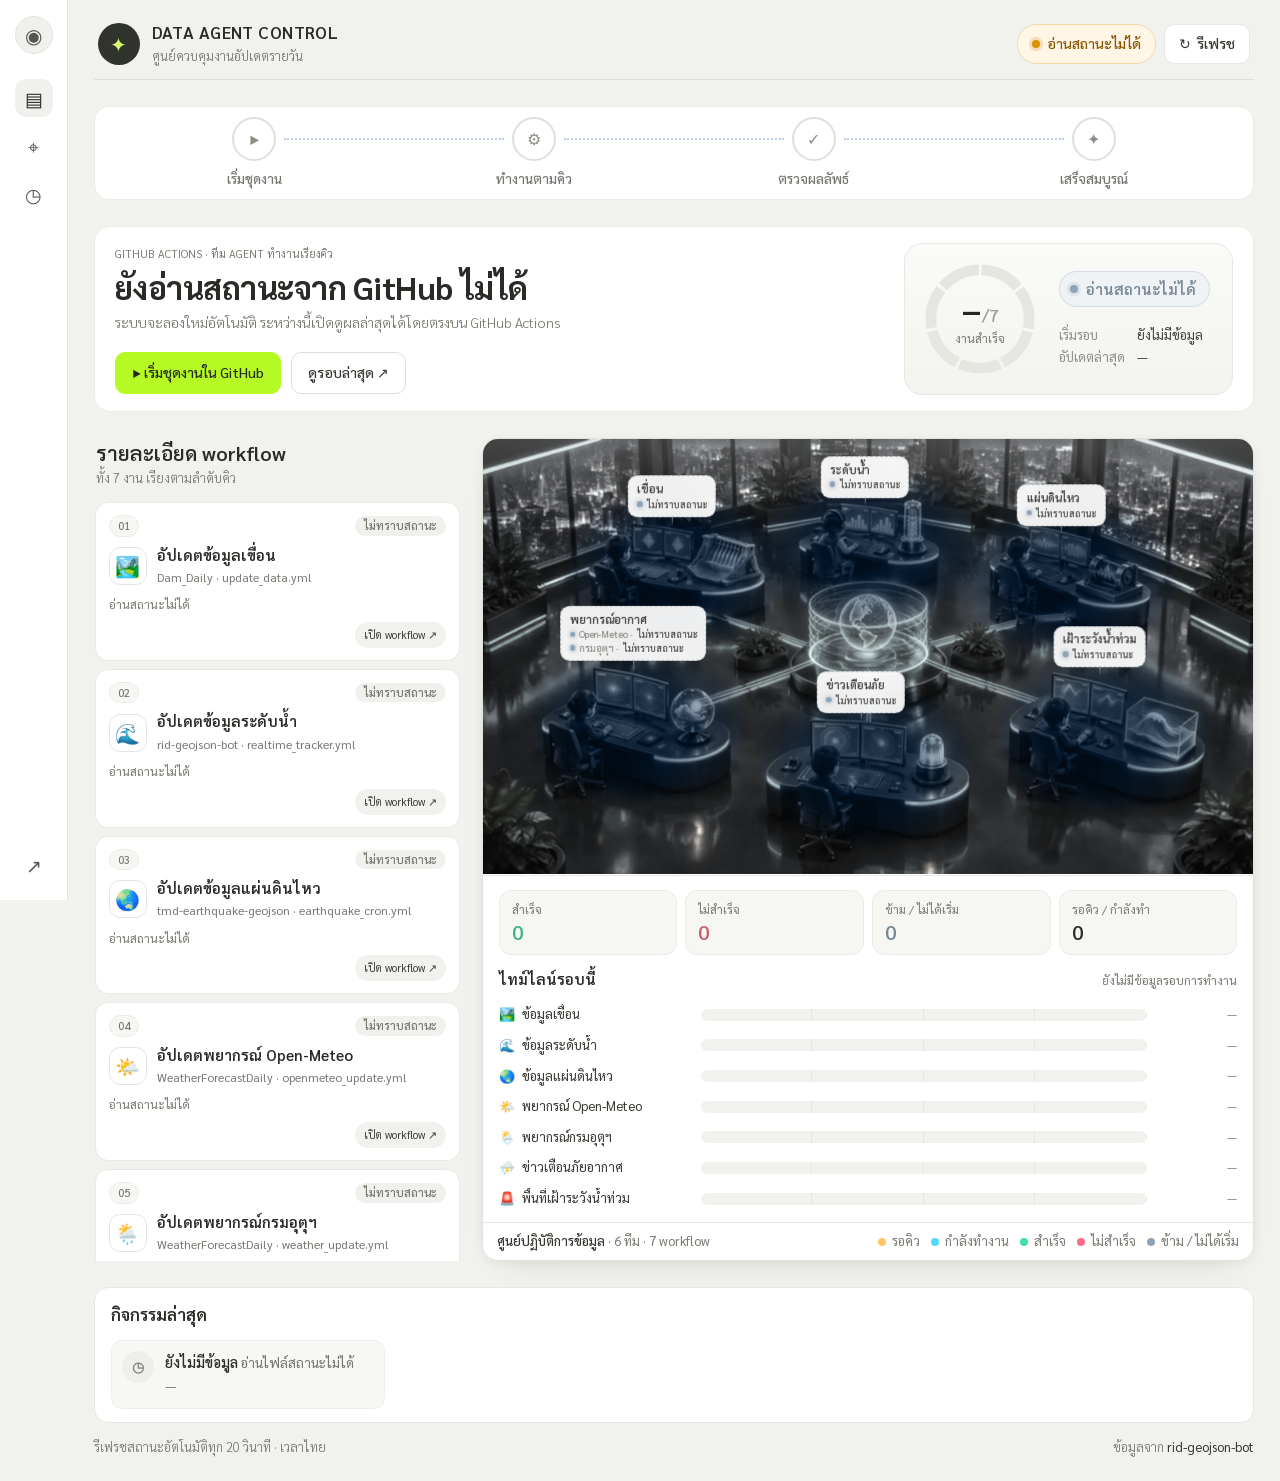
==== agent-dashboard/index.html @ 8577c041 "Redesign the dashboard progress meter The ring was a single arc that turned fully red whenever any t" ====
<!doctype html>
<html lang="th">
<head>
<meta charset="utf-8">
<meta name="viewport" content="width=device-width,initial-scale=1">
<meta name="theme-color" content="#082a6e">
<title>ศูนย์ควบคุม Agent · ข้อมูลรายวัน</title>
<link rel="preconnect" href="https://fonts.googleapis.com">
<link rel="preconnect" href="https://fonts.gstatic.com" crossorigin>
<link rel="stylesheet" href="https://fonts.googleapis.com/css2?family=Sarabun:wght@400;500;600;700&display=swap">
<style>
:root{
  color-scheme:light;
  --bg:#eef3fa; --panel:#ffffff; --line:#dbe5f1; --line-2:#b7cbe6;
  --text:#0b1f44; --muted:#5a6d8a;
  --navy:#061a44; --blue:#1668e3; --sky:#35b6ff;
  --cyan:#1668e3; --green:#0c9b6a; --amber:#b86e00; --red:#d92d4a; --slate:#6b7c93;
  --shadow:0 1px 2px #0d2c6a0d,0 10px 28px -12px #0d2c6a2e;
}
/* dark surfaces (hero + office scene) use the bright status colours */
.summary,.office{
  --text:#f2f7ff; --muted:#b3c7e6; --line:#1f3b58; --line-2:#2c5378;
  --cyan:#4fd8ff; --green:#3fe0a0; --amber:#ffc566; --red:#ff6b81; --slate:#8fa3b8;
}
*{box-sizing:border-box}
html{background:var(--bg)}
body{
  margin:0; min-height:100vh; color:var(--text);
  font-family:"Sarabun","Noto Sans Thai Looped","Leelawadee UI",Loma,Tahoma,"Segoe UI",sans-serif;
  background:radial-gradient(ellipse 70% 40% at 85% -5%,#cfe3ff 0,transparent 70%),radial-gradient(ellipse 50% 35% at 0% 0%,#dff3ff 0,transparent 70%),linear-gradient(180deg,#f6f9fd,#eaf0f8) no-repeat var(--bg);
}
body{font-size:15.5px;font-weight:400;line-height:1.55;-webkit-font-smoothing:antialiased;text-rendering:optimizeLegibility}
h1,h2,h3,strong,b{font-weight:500}
a{color:inherit;text-decoration:none}
:focus-visible{outline:2px solid var(--blue);outline-offset:2px}
.shell{max-width:1380px;margin:auto;padding:16px clamp(12px,3vw,36px) 32px}

/* ---------- top bar ---------- */
.top{display:flex;justify-content:space-between;align-items:center;gap:12px;margin-bottom:14px;padding:10px 14px;
  background:#ffffffc7;border:1px solid #ffffff;border-radius:18px;box-shadow:var(--shadow);
  backdrop-filter:blur(14px);-webkit-backdrop-filter:blur(14px)}
.brand{display:flex;align-items:center;gap:12px}
.mark{width:42px;height:42px;border-radius:13px;display:grid;place-items:center;font-size:20px;color:#fff;
  background:linear-gradient(145deg,#0b3a9a,#1e7bf2 55%,#3fd0ff);box-shadow:0 8px 18px -6px #1668e399}
.brand strong{font-size:17px;font-weight:600;letter-spacing:.05em;white-space:nowrap;color:var(--navy);line-height:1.2}
.brand small{display:block;color:var(--muted);font-size:13px;font-weight:300;margin-top:1px}
.actions{display:flex;align-items:center;gap:8px}
.pill,.btn{border:1px solid var(--line);background:#fff;color:var(--text);padding:9px 14px;border-radius:12px;font:inherit;font-size:14px;line-height:1.4}
.pill{border-radius:99px;display:inline-flex;align-items:center;gap:7px;white-space:nowrap;background:#f3f7fc}
.conn-dot{width:8px;height:8px;border-radius:50%;background:var(--slate)}
.pill.ok{background:#e8f8f1;border-color:#bfe8d6;color:#0a6b4a}
.pill.ok .conn-dot{background:var(--green);box-shadow:0 0 0 3px #0c9b6a2e}
.pill.bad{background:#fff6e5;border-color:#f3dba8;color:#8a5300}
.pill.bad .conn-dot{background:var(--amber);box-shadow:0 0 0 3px #b86e002e}
.btn{cursor:pointer;display:inline-flex;align-items:center;gap:6px;font-weight:400;transition:border-color .2s,background .2s,transform .2s,box-shadow .2s}
.btn:hover{border-color:var(--line-2);background:#f3f7fd}

/* ---------- process strip ---------- */
.process{margin-bottom:14px;padding:14px clamp(14px,3vw,34px) 12px;background:#ffffffd9;border:1px solid #fff;border-radius:18px;box-shadow:var(--shadow)}
.steps{display:flex;align-items:flex-start}
.step{flex:1;display:flex;flex-direction:column;align-items:center;gap:7px;position:relative;text-align:center;
  font-size:13.5px;font-weight:400;color:var(--muted)}
.step:not(:last-child):after{content:"";position:absolute;top:21px;left:calc(50% + 30px);right:calc(-50% + 30px);
  border-top:2px dotted #b9cbe6}
.step.done:not(:last-child):after{border-top-color:var(--blue)}
.step-icon{height:44px;width:44px;border:2px solid #c9d7ea;border-radius:50%;display:grid;place-items:center;flex:none;
  font-size:16px;background:#fff;color:#8a9bb5;transition:border-color .3s,background .3s,color .3s}
.step.done{color:var(--navy)}
.step.done .step-icon{border-color:var(--blue);color:var(--blue);background:#eaf2ff}
.step.active{color:var(--blue)}
.step.active .step-icon{border-color:var(--blue);background:var(--blue);color:#fff;box-shadow:0 0 0 5px #1668e326;animation:blink 1.4s infinite}
.step.bad{color:var(--red)}
.step.bad .step-icon{border-color:var(--red);color:var(--red);background:#fdecef}

/* ---------- hero ---------- */
.summary{position:relative;isolation:isolate;overflow:hidden;display:grid;grid-template-columns:minmax(0,1fr) auto;gap:20px 36px;align-items:center;
  margin-bottom:14px;padding:clamp(22px,3.4vw,40px) clamp(18px,3.6vw,44px);border-radius:22px;color:var(--text);
  background:linear-gradient(115deg,#051537 0%,#082a6e 42%,#0c49b8 78%,#1272ea 100%);
  box-shadow:0 26px 50px -22px #0a2f7acc}
.wave{position:absolute;z-index:-1;right:0;bottom:0;width:min(78%,900px);height:100%;pointer-events:none}
.eyebrow{color:#7fdcff;font-size:13px;letter-spacing:.08em;font-weight:400}
.summary h1{font-size:clamp(26px,3.5vw,44px);line-height:1.25;margin:6px 0 8px;font-weight:500;color:#fff}
.summary p{color:#cfdef6;font-size:16px;font-weight:300;line-height:1.6;margin:0;max-width:640px}
.hero-buttons{display:flex;gap:10px;margin-top:18px;flex-wrap:wrap}
.summary .btn{background:#ffffff14;border-color:#ffffff47;color:#fff;padding:10px 16px;backdrop-filter:blur(6px);-webkit-backdrop-filter:blur(6px)}
.summary .btn:hover{background:#ffffff26;border-color:#ffffff80}
.summary .btn.primary{background:linear-gradient(110deg,#7be7ff,#38b8ff);border-color:transparent;color:#04204f;font-weight:500;box-shadow:0 10px 24px -8px #38c6ffb3}
.summary .btn.primary:hover{transform:translateY(-1px);box-shadow:0 14px 28px -8px #38c6ffd9}
.meter{display:flex;align-items:center;gap:18px;padding:16px 20px;border-radius:18px;
  background:#04143a8c;border:1px solid #ffffff38;backdrop-filter:blur(10px);-webkit-backdrop-filter:blur(10px)}
.ring{width:116px;height:116px;border-radius:50%;display:grid;place-items:center;position:relative;flex:none}
.ring:before{content:"";position:absolute;inset:0;border-radius:50%;
  background:conic-gradient(var(--ring-color,var(--cyan)) var(--progress,0%),#ffffff24 0);
  -webkit-mask:radial-gradient(farthest-side,transparent calc(100% - 11px),#000 calc(100% - 10px));mask:radial-gradient(farthest-side,transparent calc(100% - 11px),#000 calc(100% - 10px));
  filter:drop-shadow(0 0 6px color-mix(in srgb,var(--ring-color,var(--cyan)) 45%,transparent))}
.ring div{position:relative;text-align:center}
.ring strong{display:block;font-size:30px;font-weight:500;line-height:1.1;color:#fff}
.ring span{font-size:12px;font-weight:300;color:var(--muted)}
.meter-copy strong{font-size:19px;color:#fff}
.meter-copy p{font-size:13.5px;margin:3px 0 0}
.notice{display:none;margin:0 0 14px;padding:10px 14px;border-radius:12px;font-size:13px;line-height:1.5;
  border:1px solid #f1d59a;background:#fff7e6;color:#7a4d00}
.notice.show{display:block}

/* ---------- scene ---------- */
.office{position:relative;border:1px solid #c5d6ec;border-radius:22px;overflow:hidden;background:#040b16;color:var(--text);
  box-shadow:0 0 0 6px #ffffffb3,0 26px 60px -18px #0d2c6a66}
.scene-scroll{overflow-x:auto;overscroll-behavior-x:contain;scrollbar-width:none}
.scene-scroll::-webkit-scrollbar{display:none}
.stage{position:relative;aspect-ratio:2720/1536;min-width:720px;container-type:inline-size;isolation:isolate;overflow:hidden}
.stage picture,.stage img{position:absolute;inset:0;width:100%;height:100%;display:block}
.stage img{object-fit:cover}
/* light layers: positioned without transforms so blend modes reach the artwork */
.h{position:absolute;pointer-events:none;border-radius:50%;
  left:calc(var(--x)*1% - 15%);top:calc(var(--y)*1% - 19%);width:30%;height:38%;transition:opacity .6s}
.h-dim{background:radial-gradient(closest-side,rgba(3,8,18,.62) 35%,transparent 100%);opacity:0}
.h-tint{background:var(--c,transparent);mix-blend-mode:color;opacity:0;
  -webkit-mask:radial-gradient(closest-side,#000 50%,transparent 100%);mask:radial-gradient(closest-side,#000 50%,transparent 100%)}
.h-glow{background:radial-gradient(closest-side,var(--c,transparent) 0,transparent 78%);mix-blend-mode:screen;opacity:0}
[data-state=queued]{--c:var(--amber)} [data-state=running]{--c:var(--cyan)} [data-state=success]{--c:var(--green)}
[data-state=failure]{--c:var(--red)} [data-state=skipped],[data-state=notstarted],[data-state=unknown]{--c:var(--slate)}
.h-dim[data-state=queued]{opacity:.75} .h-tint[data-state=queued]{opacity:.8} .h-glow[data-state=queued]{opacity:.06}
.h-tint[data-state=success]{opacity:.9} .h-glow[data-state=success]{opacity:.2}
.h-tint[data-state=failure]{opacity:.95} .h-glow[data-state=failure]{opacity:.28}
.h-dim[data-state=skipped],.h-dim[data-state=notstarted],.h-dim[data-state=unknown]{opacity:.9}
.h-tint[data-state=skipped],.h-tint[data-state=notstarted],.h-tint[data-state=unknown]{opacity:.9}
.h-glow[data-state=running]{opacity:.6;animation:breathe 1.6s ease-in-out infinite}
.core{--x:50;--y:43.6;width:26%;height:40%;left:37%;top:23.6%}
.core.h-glow{--c:var(--cyan)}
.run-active .core.h-glow{opacity:.3;animation:breathe 2.4s ease-in-out infinite}
.run-failed .core.h-tint{--c:var(--red);opacity:.55}
.links{position:absolute;inset:0;width:100%;height:100%;pointer-events:none;mix-blend-mode:screen}
.links line{stroke:var(--cyan);stroke-width:.22;stroke-linecap:round;stroke-dasharray:1.6 2.6;opacity:0;filter:drop-shadow(0 0 .6px var(--cyan))}
.links line.on{opacity:.95;animation:flow 1.1s linear infinite}
.vignette{position:absolute;inset:0;pointer-events:none;
  background:linear-gradient(180deg,rgba(4,11,22,.5) 0,transparent 16%,transparent 78%,rgba(4,11,22,.82) 100%)}

/* station labels (HTML, data-driven) */
.tag{position:absolute;left:calc(var(--lx)*1%);top:calc(var(--ly)*1%);transform:translate(-50%,-100%);
  display:block;padding:.55em .8em .6em;border-radius:.9em;white-space:nowrap;
  font-size:clamp(10.5px,1.02cqw,14px);line-height:1.3;
  background:rgba(6,16,30,.82);border:1px solid color-mix(in srgb,var(--c) 60%,transparent);
  box-shadow:0 6px 18px rgba(0,0,0,.45),0 0 14px color-mix(in srgb,var(--c) 22%,transparent);
  backdrop-filter:blur(6px);-webkit-backdrop-filter:blur(6px);transition:border-color .4s,box-shadow .4s}
.tag:after{content:"";position:absolute;left:50%;top:100%;width:1px;height:.9em;background:linear-gradient(var(--c),transparent)}
.tag:hover{background:rgba(10,26,46,.94)}
.tag b{display:block;font-weight:500;font-size:1.05em}
.tag .row{display:flex;align-items:center;gap:.45em;color:#c9d9ea;font-size:.88em;margin-top:.15em}
.tag .row i{width:.6em;height:.6em;border-radius:50%;background:var(--rc);box-shadow:0 0 .6em var(--rc);flex:none}
.tag .row em{font-style:normal;color:var(--rc);font-weight:500}
.tag[data-state=notstarted],.tag[data-state=skipped],.tag[data-state=unknown]{border-style:dashed}
.tag[data-state=running]{box-shadow:0 6px 18px rgba(0,0,0,.45),0 0 22px color-mix(in srgb,var(--c) 50%,transparent)}
.row[data-s=running] i{background:none;box-shadow:none;width:.85em;height:.85em;border:.16em solid color-mix(in srgb,var(--cyan) 25%,transparent);border-top-color:var(--cyan);animation:spin .8s linear infinite}
.row[data-s=running] em:after{content:"";display:inline-block;width:1.1em;text-align:left;animation:dots 1.4s steps(4,end) infinite}
/* --- activity effects: shown only for a station whose workflow is really running --- */
.fx{display:none;position:absolute;pointer-events:none}
.fx[data-state=running]{display:block}
.ripple{left:calc(var(--x)*1% - 13%);top:calc(var(--y)*1% - 9%);width:26%;height:26%;border-radius:50%;
  border:2px solid var(--cyan);box-shadow:0 0 14px var(--cyan),inset 0 0 14px color-mix(in srgb,var(--cyan) 50%,transparent);
  mix-blend-mode:screen;opacity:0;animation:ripple 2.4s cubic-bezier(.2,.6,.4,1) infinite}
.ripple.r2{animation-delay:.8s}.ripple.r3{animation-delay:1.6s}
.pkt{width:1.1cqw;height:1.1cqw;min-width:7px;min-height:7px;margin:-.55cqw 0 0 -.55cqw;border-radius:50%;background:#eaffff;
  box-shadow:0 0 .6cqw .25cqw var(--cyan),0 0 1.8cqw .6cqw color-mix(in srgb,var(--cyan) 55%,transparent);
  left:calc(var(--x)*1%);top:calc(var(--y)*1%);animation:travel 1.8s linear infinite}
.pkt.p2{animation-delay:.6s}.pkt.p3{animation-delay:1.2s}
.typing{left:calc(var(--ax)*1%);top:calc(var(--ay)*1%);transform:translate(-50%,-100%);gap:.35cqw;
  padding:.45cqw .6cqw;border-radius:1cqw;background:rgba(6,16,30,.88);border:1px solid color-mix(in srgb,var(--cyan) 70%,transparent);
  box-shadow:0 0 12px color-mix(in srgb,var(--cyan) 40%,transparent)}
.typing[data-state=running]{display:flex}
.typing i{width:.55cqw;height:.55cqw;min-width:4px;min-height:4px;border-radius:50%;background:var(--cyan);animation:bounce 1s ease-in-out infinite}
.typing i:nth-child(2){animation-delay:.15s}.typing i:nth-child(3){animation-delay:.3s}
.orbit{display:none;position:absolute;pointer-events:none;left:50%;top:43.6%;width:19%;aspect-ratio:1;transform:translate(-50%,-50%) scaleY(.42)}
.run-active .orbit{display:block}
.orbit:before,.orbit:after{content:"";position:absolute;inset:0;border-radius:50%;border:.35cqw solid transparent;border-top-color:#bff6ff;border-right-color:var(--cyan);
  filter:drop-shadow(0 0 .5cqw var(--cyan));animation:spin 2.6s linear infinite}
.orbit:after{inset:14%;border-top-color:transparent;border-right-color:transparent;border-bottom-color:#bff6ff;border-left-color:var(--cyan);animation-duration:1.9s;animation-direction:reverse}
.card[data-s=running] .avatar{animation:bob .9s ease-in-out infinite alternate;border-color:var(--cyan)}
[data-s=queued]{--rc:var(--amber)} [data-s=running]{--rc:var(--cyan)} [data-s=success]{--rc:var(--green)}
[data-s=failure]{--rc:var(--red)} [data-s=skipped],[data-s=notstarted],[data-s=unknown]{--rc:var(--slate)}
.scene-foot{position:absolute;left:0;right:0;bottom:0;display:flex;justify-content:space-between;align-items:center;gap:10px 18px;flex-wrap:wrap;
  padding:10px 16px 12px;font-size:13px;color:#b9cde2;pointer-events:none}
.scene-foot strong{color:var(--text);font-weight:500}
.legend{display:flex;gap:6px 14px;flex-wrap:wrap}
.legend span{display:inline-flex;align-items:center;gap:6px}
.legend i{width:8px;height:8px;border-radius:50%;background:var(--rc);box-shadow:0 0 8px var(--rc)}
.pan-hint{display:none}

/* ---------- cards ---------- */
.section-head{display:flex;align-items:end;justify-content:space-between;gap:14px;margin:30px 2px 12px}
.section-head h2{font-size:24px;margin:0;font-weight:500;line-height:1.3;color:var(--navy)}
.section-head p{font-size:14.5px;font-weight:300;color:var(--muted);margin:2px 0 0}
.grid{display:grid;grid-template-columns:repeat(auto-fill,minmax(290px,1fr));gap:14px}
.card{display:flex;flex-direction:column;border:1px solid color-mix(in srgb,var(--rc,var(--slate)) 18%,var(--line));border-radius:20px;padding:16px 18px 16px;
  position:relative;overflow:hidden;isolation:isolate;scroll-margin-top:16px;
  background:linear-gradient(180deg,color-mix(in srgb,var(--rc,var(--slate)) 8%,#fff) 0,#fff 52%);
  box-shadow:var(--shadow);transition:border-color .25s,box-shadow .25s,transform .25s}
.card:before{content:"";position:absolute;z-index:-1;right:-46px;top:-56px;width:180px;height:180px;border-radius:50%;
  background:radial-gradient(closest-side,color-mix(in srgb,var(--rc,var(--slate)) 24%,transparent),transparent)}
.card:hover{transform:translateY(-3px);border-color:color-mix(in srgb,var(--rc,var(--slate)) 40%,var(--line));
  box-shadow:0 2px 4px #0d2c6a0f,0 22px 38px -16px color-mix(in srgb,var(--rc,var(--slate)) 38%,#0d2c6a40)}
.card:target{box-shadow:0 0 0 2px var(--blue),var(--shadow)}
.card[data-s=running]{border-color:color-mix(in srgb,var(--cyan) 50%,transparent);box-shadow:0 0 0 4px #1668e31a,var(--shadow)}
.card[data-s=running]:after{content:"";position:absolute;left:0;bottom:0;height:3px;width:40%;border-radius:3px;
  background:linear-gradient(90deg,transparent,var(--blue),var(--sky));animation:sweep 1.8s ease-in-out infinite}
.card-top{display:flex;justify-content:space-between;align-items:center;gap:10px;margin-bottom:14px}
.num{font-size:13px;font-weight:500;letter-spacing:.06em;line-height:1.4;color:var(--muted);padding:4px 10px;border-radius:99px;background:#ffffffcc;border:1px solid var(--line)}
.identity{display:flex;gap:13px;align-items:center;min-width:0}
.avatar{height:50px;width:50px;border-radius:15px;background:#fff;border:1px solid color-mix(in srgb,var(--rc,var(--slate)) 22%,#fff);
  box-shadow:0 8px 16px -8px color-mix(in srgb,var(--rc,var(--slate)) 55%,transparent);display:grid;place-items:center;font-size:24px;flex:none}
.identity h3{font-size:17px;margin:0 0 3px;font-weight:500;line-height:1.35;color:var(--navy)}
.repo{display:block;font-size:11.5px;color:var(--muted);word-break:break-word;font-family:ui-monospace,SFMono-Regular,Menlo,Consolas,monospace}
.badge{display:inline-flex;align-items:center;gap:6px;font-size:13px;font-weight:400;line-height:1.4;padding:3px 11px 3px 9px;border-radius:99px;white-space:nowrap;color:var(--rc);
  background:color-mix(in srgb,var(--rc) 11%,#fff);border:1px solid color-mix(in srgb,var(--rc) 26%,transparent)}
.badge i{width:7px;height:7px;border-radius:50%;background:var(--rc);box-shadow:0 0 0 3px color-mix(in srgb,var(--rc) 20%,transparent)}
.card[data-s=running] .badge i{animation:blink 1.2s infinite}
.detail{margin:14px 0 0;padding:9px 12px;border-radius:12px;font-size:14px;line-height:1.5;color:#3a4d6b;background:#f4f7fc;min-height:1.5em}
.card[data-s=failure] .detail{color:#b3203b;background:#fdeef1}
.card[data-s=running] .detail{color:#0f4fb5;background:#eaf2ff}
.foot{display:flex;justify-content:space-between;align-items:center;gap:8px;margin-top:auto;padding-top:14px;color:var(--muted);font-size:13px;font-weight:300}
.foot a{color:var(--blue);font-weight:400;font-size:13.5px;padding:6px 13px;border-radius:99px;background:#eaf2ff;white-space:nowrap;margin-left:auto;transition:background .2s,color .2s}
.foot a:hover{background:var(--blue);color:#fff}

/* ---------- activity ---------- */
.panel{margin-top:14px;border:1px solid var(--line);border-radius:20px;padding:18px 20px;background:var(--panel);box-shadow:var(--shadow)}
.panel h2{font-size:19px;margin:0 0 12px;font-weight:500;color:var(--navy)}
.activity{display:grid;grid-template-columns:repeat(auto-fit,minmax(230px,1fr));gap:10px}
.event{display:flex;align-items:center;gap:11px;padding:10px 12px;border-radius:14px;background:#f5f8fc;border:1px solid #e8eef6;color:var(--muted);font-size:13.5px;line-height:1.5}
.event strong{color:var(--text);font-weight:500;font-size:14.5px}
.event-icon{background:color-mix(in srgb,var(--rc,var(--slate)) 14%,#fff);border-radius:10px;width:32px;height:32px;display:grid;place-items:center;flex:none;color:var(--rc,var(--muted));font-weight:700}
.footer{display:flex;justify-content:space-between;gap:12px;margin-top:20px;color:var(--muted);font-size:13px;font-weight:300}
.footer a{color:var(--blue);font-weight:400}
.toast{position:fixed;bottom:20px;left:50%;transform:translate(-50%,20px);opacity:0;pointer-events:none;background:var(--navy);color:#fff;padding:10px 16px;border-radius:12px;transition:.2s;font-size:13px;box-shadow:0 14px 30px -10px #061a4499}
.toast.show{opacity:1;transform:translate(-50%,0)}

@keyframes breathe{50%{opacity:.12}}
@keyframes spin{to{transform:rotate(360deg)}}
@keyframes dots{0%{content:""}25%{content:"."}50%{content:".."}75%{content:"..."}}
@keyframes ripple{0%{transform:scale(.35,.2);opacity:.95}100%{transform:scale(1.25,.72);opacity:0}}
@keyframes travel{0%{left:calc(var(--x)*1%);top:calc(var(--y)*1%);opacity:0}12%{opacity:1}88%{opacity:1}100%{left:50%;top:43.6%;opacity:0}}
@keyframes bounce{0%,60%,100%{transform:translateY(0);opacity:.55}30%{transform:translateY(-.5cqw);opacity:1}}
@keyframes bob{to{transform:translateY(-3px) rotate(3deg)}}
@keyframes blink{50%{opacity:.4}}
@keyframes flow{to{stroke-dashoffset:-4.2}}
@keyframes sweep{0%{left:-40%}100%{left:100%}}

@media(max-width:900px){
  .summary{grid-template-columns:1fr}
  .meter{justify-self:start}
}
@media(max-width:720px){
  .pan-hint{display:inline}
  .scene-foot{position:static;padding:9px 12px 11px;background:#06101e;border-top:1px solid var(--line)}
  .vignette{background:linear-gradient(180deg,rgba(4,11,22,.4) 0,transparent 14%)}
  .office{border-radius:16px;box-shadow:0 0 0 4px #ffffffb3,0 20px 44px -18px #0d2c6a66}
}
@media(max-width:560px){
  .shell{padding:10px 11px 24px}
  .top{padding:8px 10px;border-radius:15px}
  .brand strong{font-size:13.5px;letter-spacing:.03em}.brand small{display:none}
  .pill,.btn{padding:8px 11px;font-size:13px}
  .mark{width:38px;height:38px}
  .desktop{display:none}
  .process{padding:12px 6px 10px}
  .step{font-size:12px}
  .step-icon{width:38px;height:38px;font-size:14px}
  .step:not(:last-child):after{top:18px;left:calc(50% + 24px);right:calc(-50% + 24px)}
  .summary{border-radius:18px}
  .meter{width:100%;padding:14px}
  .ring{width:92px;height:92px}.ring strong{font-size:22px}
  .section-head{margin-top:24px}
  .grid{grid-template-columns:1fr;gap:10px}
  .footer{flex-direction:column}
}
@media(prefers-reduced-motion:reduce){
  *,*:before,*:after{animation:none!important;transition-duration:.01ms!important;scroll-behavior:auto!important}
}
/* a stale "running" snapshot must not look alive */
.stale *,.stale *:before,.stale *:after{animation:none!important}

/* ---------- calm logistics dashboard theme ---------- */
:root{--bg:#f1f1ed;--panel:#fff;--line:#e7e7e2;--line-2:#c8c9c1;--text:#262923;--muted:#73766f;--navy:#272a25;--blue:#333631;--sky:#b5fa24;--cyan:#b5fa24;--green:#72c900;--amber:#d99200;--red:#d84c4c;--slate:#85877f;--shadow:0 2px 10px #2428200c,0 14px 34px -22px #24282030}
body{background:#f1f1ed;color:#292b27}
.app-rail{position:fixed;z-index:20;left:0;top:0;bottom:0;width:68px;background:#fff;border-right:1px solid #e5e6e0;display:flex;align-items:center;flex-direction:column;padding:16px 10px;gap:25px}
.app-rail nav{display:flex;flex-direction:column;align-items:center;gap:10px}
.rail-mark,.rail-link{display:grid;place-items:center;color:#53574e}
.rail-mark{height:38px;width:38px;border-radius:50%;background:#f0f1ed;border:1px solid #e3e4de;font-size:20px}
.rail-link{height:38px;width:38px;border-radius:11px;font-size:19px;transition:background .2s,color .2s}
.rail-link:hover,.rail-link.active{background:#f0f1ed;color:#252820}
.rail-bottom{margin-top:auto}
.shell{max-width:1540px;width:calc(100% - 68px);margin:0 0 0 68px;padding:14px clamp(14px,2vw,28px) 24px;display:grid;grid-template-columns:minmax(300px,370px) minmax(0,1fr);gap:12px 18px}
.top,.process,.summary,.notice,.panel,.footer{grid-column:1/-1}
.top{padding:7px 4px 12px;background:transparent;border:0;border-bottom:1px solid #dedfd8;border-radius:0;box-shadow:none;backdrop-filter:none}
.mark{background:#30342d;color:#d7ff74;border-radius:50%;box-shadow:none}
.brand strong{color:#292b27;letter-spacing:.025em}
.pill,.btn{border-color:#e6e7e1;color:#353831;background:#fff;border-radius:10px}
.pill{border-radius:99px;background:#fff}
.process{padding:10px 20px;background:#fff;border:1px solid #ecece7;border-radius:15px;box-shadow:none}
.step-icon{border-color:#dedfd8;color:#8b8e85}
.step.done .step-icon{border-color:#30342d;color:#30342d;background:#f1f2ee}
.step.done:not(:last-child):after{border-top-color:#8bcf12}
.step.active{color:#40443a}
.step.active .step-icon{border-color:#b5fa24;background:#b5fa24;color:#272a25;box-shadow:0 0 0 4px #b5fa2430}
.summary{grid-template-columns:minmax(0,1fr) auto;padding:16px 20px;border-radius:16px;color:#292b27;background:#fff;border:1px solid #ecece7;box-shadow:none}
.summary .wave{display:none}
.eyebrow{color:#777b70;font-size:11px;letter-spacing:.06em}
.summary h1{font-size:clamp(23px,2.5vw,32px);color:#292b27;margin:3px 0 4px}
.summary p{color:#777b70;font-size:14px}
.summary .btn{background:#fff;border-color:#dedfd8;color:#363932}
.summary .btn.primary{background:#b5fa24;border-color:#b5fa24;color:#252820;box-shadow:none}
.summary .btn.primary:hover{background:#a7e91d}
.meter{background:#f5f6f2;border:1px solid #ecece7;backdrop-filter:none;padding:10px 14px;border-radius:14px}
.ring:before{background:conic-gradient(var(--ring-color,#9ada22) var(--progress,0%),#e4e6df 0);filter:none}
.ring strong{color:#292b27}.ring span,.meter-copy p{color:#777b70}.meter-copy strong{font-size:16px;color:#292b27}
.notice.show{background:#fff8e9}
.office{grid-column:2;grid-row:4 / span 2;align-self:stretch;min-height:510px;height:100%;border:1px solid #e1e2dc;border-radius:16px;background:#e8e9e3;color:#292b27;box-shadow:var(--shadow)}
.stage{aspect-ratio:auto;height:calc(100% - 48px);min-height:462px;min-width:0}
.stage img{filter:grayscale(.92) brightness(1.3) contrast(.8)}
.vignette{background:linear-gradient(180deg,#f5f5f0b5 0,transparent 18%,transparent 76%,#f0f1ebeb 100%)}
.tag{background:#ffffffed;border:1px solid color-mix(in srgb,var(--c) 45%,#e6e7df);box-shadow:0 3px 12px #25282020;color:#292b27;backdrop-filter:blur(8px)}
.tag .row{color:#777b70}.tag .row em{color:#3a3d35}.tag:after{background:linear-gradient(var(--c),transparent)}
.tag:hover{background:#fff}
.h-tint[data-state=success]{opacity:.28}.h-glow[data-state=success]{opacity:.12}
.h-tint[data-state=failure]{opacity:.34}.h-glow[data-state=failure]{opacity:.12}
.h-glow[data-state=running]{opacity:.2}
.links{mix-blend-mode:multiply;opacity:.55}.links line{stroke:#6e8b39;filter:none}
.scene-foot{background:#fff;color:#777b70;border-top:1px solid #e8e9e3;padding:8px 14px}
.scene-foot strong{color:#34372f}.legend{gap:5px 11px}.legend i{box-shadow:none}
.section-head{grid-column:1;grid-row:4;margin:2px 2px 0}
.section-head h2{font-size:20px;color:#292b27}
.section-head p{font-size:13px}
.grid{grid-column:1;grid-row:5;display:flex;flex-direction:column;gap:8px;max-height:760px;overflow-y:auto;padding:1px 4px 4px 1px;scrollbar-color:#d5d7cf transparent}
.card{min-height:0;padding:12px 13px;border-radius:13px;box-shadow:none;border-color:#e9eae5;background:#fff}
.card:before{display:none}.card:hover{transform:none;box-shadow:0 5px 18px #25282014;border-color:#cfd1c7}
.card-top{margin-bottom:8px}.identity{gap:10px}.avatar{height:38px;width:38px;border-radius:11px;font-size:20px;box-shadow:none}
.identity h3{font-size:15px;color:#292b27}.repo{font-size:10.5px}
.num{font-size:11px;background:#f6f7f3;border-color:#ecece7;padding:2px 8px}
.badge{font-size:11px;padding:2px 9px;border:0;background:#f0f1ed;color:#55584f}
.card[data-s=success] .badge{background:#b5fa24;color:#26311a}
.card[data-s=running] .badge{background:#effbd7;color:#526f17}
.card[data-s=failure] .badge{background:#ffeded;color:#ae2c2c}
.card[data-s=skipped] .badge,.card[data-s=notstarted] .badge,.card[data-s=unknown] .badge{background:#f0f1ed;color:#71746c}
.badge i{display:none}
.detail{margin:8px 0 0;padding:0;background:transparent;color:#777b70;font-size:12px;min-height:0}
.card[data-s=failure] .detail,.card[data-s=running] .detail{background:transparent}
.foot{padding-top:7px;font-size:11px}.foot a{padding:4px 9px;font-size:11px;background:#f1f2ed;color:#3b3e36}
.foot a:hover{background:#30342d;color:#fff}
.panel{padding:13px 16px;border-radius:14px;box-shadow:none}
.panel h2{font-size:17px;color:#292b27}
.event{background:#f7f8f5;border-color:#eeefea;border-radius:11px}
.event strong{color:#292b27}.event-icon{border-radius:50%;box-shadow:none}
.footer{margin-top:2px}
.toast{background:#30342d}
@media(max-width:1000px){
 .shell{display:flex;flex-direction:column;gap:12px}
 .app-rail{width:56px}.shell{width:calc(100% - 56px);margin-left:56px}
 .office,.section-head,.grid{grid-column:auto;grid-row:auto}
 .office{height:auto;min-height:0}.stage{aspect-ratio:2720/1536;height:auto;min-height:0;min-width:720px}
 .grid{max-height:none}
}
@media(max-width:600px){
 .app-rail{width:48px;padding:12px 5px}.rail-mark,.rail-link{width:36px;height:36px}
 .shell{width:calc(100% - 48px);margin-left:48px;padding:9px 9px 18px}
 .top{padding:6px 0 10px}.brand strong{font-size:12px}.brand small{display:none}
 .summary{padding:14px;gap:12px}.summary h1{font-size:22px}.meter{width:auto}.ring{width:74px;height:74px}
 .scene-foot{position:static}.office{border-radius:13px}
}


/* Keep queue cards at their natural content height inside the scroll area. */
.grid>.card{flex:0 0 auto;min-height:124px}
.card .detail{flex:none}
.card .foot{flex:none}
@media(max-width:1000px){.grid>.card{min-height:124px}}


/* Compact activity into a responsive timeline grid. */
.activity{grid-template-columns:repeat(4,minmax(0,1fr));align-items:stretch}
.event{min-width:0;align-items:flex-start;padding:10px}
.event>span:last-child{min-width:0}
@media(max-width:1050px){.activity{grid-template-columns:repeat(2,minmax(0,1fr))}}
@media(max-width:600px){.activity{grid-template-columns:1fr}}


/* Explicitly lay out activity items side by side at larger widths. */
#activity{display:grid!important;grid-template-columns:repeat(4,minmax(0,1fr))!important}
@media(max-width:1050px){#activity{grid-template-columns:repeat(2,minmax(0,1fr))!important}}
@media(max-width:600px){#activity{grid-template-columns:1fr!important}}


/* Clear Thai typography inspired by the supplied reference. */
body{font-family:"Sarabun","Noto Sans Thai Looped","Leelawadee UI",Tahoma,sans-serif;font-size:15px;line-height:1.6;letter-spacing:0}
h1,h2,h3,strong,b{font-weight:600}
.summary h1{font-weight:700;letter-spacing:-.015em;line-height:1.3}
.section-head h2,.panel h2{font-weight:600}
.identity h3{font-weight:600}
.brand strong{font-weight:600;letter-spacing:.025em}
.eyebrow,.repo,.num{letter-spacing:0}
.repo{font-family:"Sarabun","Noto Sans Thai Looped",sans-serif;font-size:12px}
.detail,.foot,.event,.summary p{line-height:1.65}
.badge,.pill,.btn,.step{font-weight:500}


/* Keep the office scene crisp; remove the white fade that washed out its lower edge. */
.stage img{filter:grayscale(.92) brightness(1.08) contrast(.96)}
.vignette{background:linear-gradient(180deg,rgba(245,245,240,.22) 0,transparent 18%)}
.office{background:#fff}

/* Office panel: keep the artwork at its true ratio (labels stay on their desks) and fill the
   height the queue column gives it with a timeline of the current run. */
.office{display:flex;flex-direction:column}
.office .scene-scroll{flex:none}
.office .stage{aspect-ratio:2720/1536;height:auto;min-height:0}
.office .scene-foot{position:static;order:3}
.timeline{flex:1;display:flex;flex-direction:column;gap:12px;padding:14px 16px 12px;border-top:1px solid #e8e9e3;min-height:0}
.tl-stats{display:grid;grid-template-columns:repeat(4,minmax(0,1fr));gap:8px}
.tl-stat{padding:9px 12px;border-radius:12px;background:#f6f7f3;border:1px solid #ecece7;min-width:0}
.tl-stat span{display:block;font-size:12px;color:#777b70;white-space:nowrap;overflow:hidden;text-overflow:ellipsis}
.tl-stat strong{display:block;font-size:20px;line-height:1.3;color:#292b27}
.tl-stat[data-s] strong{color:color-mix(in srgb,var(--rc) 75%,#292b27)}
.tl-head{display:flex;justify-content:space-between;align-items:baseline;gap:10px}
.tl-head h3{margin:0;font-size:15px;color:#292b27}
.tl-head span{font-size:12px;color:#777b70}
.tl-rows{display:flex;flex-direction:column;justify-content:space-around;gap:7px;flex:1}
.tl-row{display:grid;grid-template-columns:minmax(120px,190px) minmax(0,1fr) 78px;align-items:center;gap:12px;font-size:13px;color:#53574e}
.tl-row a{display:flex;align-items:center;gap:7px;min-width:0;color:#353831}
.tl-row a span{white-space:nowrap;overflow:hidden;text-overflow:ellipsis}
.tl-row a:hover span{text-decoration:underline}
.tl-track{position:relative;height:12px;border-radius:99px;background:repeating-linear-gradient(90deg,#f1f2ed 0 calc(25% - 1px),#e4e5df calc(25% - 1px) 25%)}
.tl-bar{position:absolute;top:0;bottom:0;min-width:6px;border-radius:99px;background:var(--rc)}
.tl-row[data-s=running] .tl-bar{background:linear-gradient(90deg,#8bcf12,#b5fa24,#8bcf12);background-size:200% 100%;animation:tlflow 1.4s linear infinite}
.tl-row[data-s=skipped] .tl-track,.tl-row[data-s=notstarted] .tl-track{background:repeating-linear-gradient(135deg,#f1f2ed 0 6px,#e7e8e2 6px 12px)}
.tl-time{text-align:right;font-size:12px;color:#777b70;white-space:nowrap;font-variant-numeric:tabular-nums}
.tl-row[data-s=failure] .tl-time{color:#ae2c2c}
@keyframes tlflow{to{background-position:-200% 0}}
/* ---------- progress meter ---------- */
.meter{gap:20px;padding:16px 22px 16px 16px;background:linear-gradient(180deg,#fafbf8,#f3f4ef);border:1px solid #e7e8e2;border-radius:18px;min-width:min(100%,400px)}
.gauge{position:relative;width:118px;height:118px;flex:none}
.gauge svg{width:100%;height:100%;display:block}
.gauge circle{fill:none;stroke-width:11;stroke-linecap:butt}
.gauge .seg{stroke:#e4e6df;transition:stroke .4s}
.gauge .seg[data-s=success]{stroke:#72c900}
.gauge .seg[data-s=failure]{stroke:#e0585b}
.gauge .seg[data-s=running]{stroke:#b5fa24;animation:blink 1.2s infinite}
.gauge .seg[data-s=skipped],.gauge .seg[data-s=notstarted]{stroke:#c3c6bc}
.gauge .seg[data-s=queued]{stroke:#e4e6df}
.gauge-mid{position:absolute;inset:0;display:grid;place-content:center;text-align:center}
.gauge-mid strong{font-size:34px;font-weight:700;line-height:1;color:#25281f;font-variant-numeric:tabular-nums}
.gauge-mid small{font-size:17px;font-weight:500;color:#9a9d93;margin-left:1px}
.gauge-mid>span{font-size:12px;color:#777b70;margin-top:4px}
.meter-copy{display:flex;flex-direction:column;align-items:flex-start;gap:9px;min-width:0}
.state-pill{display:inline-flex;align-items:center;gap:8px;padding:5px 13px 5px 10px;border-radius:99px;font-size:15px;
  background:color-mix(in srgb,var(--rc,#85877f) 13%,#fff);color:color-mix(in srgb,var(--rc,#85877f) 80%,#1d1f1a);border:1px solid color-mix(in srgb,var(--rc,#85877f) 28%,transparent)}
.state-pill b{font-weight:600}
.state-pill i{width:8px;height:8px;border-radius:50%;background:var(--rc,#85877f);box-shadow:0 0 0 3px color-mix(in srgb,var(--rc,#85877f) 22%,transparent)}
.state-pill[data-s=running] i{animation:blink 1.2s infinite}
.state-pill[data-s=success]{--rc:#5aa300}.state-pill[data-s=running]{--rc:#5f8f00}.state-pill[data-s=running] i{background:#8bd400}.state-pill[data-s=failure]{--rc:#d84c4c}
.chips{display:flex;flex-wrap:wrap;gap:6px}
.chip{display:inline-flex;align-items:center;gap:5px;padding:2px 9px;border-radius:8px;font-size:12.5px;background:#fff;border:1px solid #e7e8e2;color:#55584f;white-space:nowrap}
.chip i{width:7px;height:7px;border-radius:2px;background:var(--cc)}
.chip b{font-weight:600;color:#292b27}
.times{display:grid;grid-template-columns:auto 1fr;gap:2px 0;margin:0;font-size:13px}
.times div{display:contents}
.times dt{color:#8d9087;padding-right:12px}
.times dd{margin:0;color:#40433b;font-variant-numeric:tabular-nums}
@media(max-width:600px){
  .meter{display:grid;grid-template-columns:auto minmax(0,1fr);align-items:center;gap:8px 14px}
  .meter-copy{display:contents}.gauge{grid-row:1/3}
  .state-pill{align-self:end;justify-self:start;font-size:14px}.chips{align-self:start}
  .times{grid-column:1/-1;margin-top:4px;padding-top:8px;border-top:1px solid #e7e8e2}
}
@media(max-width:600px){.meter{min-width:0;padding:12px}.gauge{width:92px;height:92px}.gauge-mid strong{font-size:26px}.gauge-mid small{font-size:14px}}
@media(max-width:1000px){.timeline{flex:none}.summary{grid-template-columns:1fr}.meter{justify-self:start}}
@media(max-width:600px){
  .tl-stats{grid-template-columns:repeat(2,minmax(0,1fr))}
  .tl-row{grid-template-columns:minmax(0,1fr) 64px;gap:4px 10px}
  .tl-track{grid-column:1/-1;grid-row:2}
}
</style>
</head>
<body>
<aside class="app-rail" aria-label="เมนูหลัก">
  <a class="rail-mark" href="./" aria-label="Data Agent Control">◉</a>
  <nav><a class="rail-link active" href="#grid" aria-label="รายการงาน" title="รายการงาน">▤</a><a class="rail-link" href="#office" aria-label="ภาพรวมสถานะ" title="ภาพรวมสถานะ">⌖</a><a class="rail-link" href="#activity" aria-label="กิจกรรมล่าสุด" title="กิจกรรมล่าสุด">◷</a></nav>
  <a class="rail-link rail-bottom" href="https://github.com/nawakonnakhonchai-wq/rid-geojson-bot" target="_blank" rel="noopener" aria-label="เปิด GitHub" title="เปิด GitHub">↗</a>
</aside>
<main class="shell">
<header class="top">
  <a class="brand" href="./"><span class="mark" aria-hidden="true">✦</span><span><strong>DATA AGENT CONTROL</strong><small>ศูนย์ควบคุมงานอัปเดตรายวัน</small></span></a>
  <div class="actions">
    <span class="pill" id="conn"><i class="conn-dot"></i><span id="connection">กำลังเชื่อมต่อ</span></span>
    <button class="btn" id="refresh" type="button" aria-label="รีเฟรชสถานะ">↻ <span class="desktop">รีเฟรช</span></button>
  </div>
</header>

<section class="process" aria-label="ลำดับการทำงาน"><div class="steps" id="steps"></div></section>

<section class="summary">
  <svg class="wave" viewBox="0 0 900 400" preserveAspectRatio="xMaxYMax slice" aria-hidden="true">
    <defs>
      <linearGradient id="w1" x1="0" y1="0" x2="1" y2="1"><stop offset="0" stop-color="#3fd0ff" stop-opacity="0"/><stop offset="1" stop-color="#3fd0ff" stop-opacity=".55"/></linearGradient>
      <linearGradient id="w2" x1="0" y1="0" x2="1" y2="0"><stop offset="0" stop-color="#1e7bf2" stop-opacity="0"/><stop offset="1" stop-color="#8fe9ff" stop-opacity=".5"/></linearGradient>
    </defs>
    <path fill="url(#w1)" d="M0 400C160 380 240 250 400 250S640 330 760 210 860 70 900 60V400Z"/>
    <path fill="url(#w2)" d="M180 400C300 390 380 310 520 300S720 350 820 250 880 170 900 160V400Z"/>
    <path fill="none" stroke="#9fefff" stroke-opacity=".5" stroke-width="1.5" d="M60 400C220 370 280 230 430 228S650 300 770 185 870 50 900 40"/>
  </svg>
  <div>
    <div class="eyebrow">GITHUB ACTIONS · ทีม AGENT ทำงานเรียงคิว</div>
    <h1 id="title">กำลังโหลดสถานะ…</h1>
    <p id="message">ติดตามตัวแทนทั้ง 6 repo จากหน้าจอเดียว ระบบจะทำงานตามคิวและรอให้งานปัจจุบันเสร็จก่อนเริ่มงานถัดไป</p>
    <div class="hero-buttons">
      <a class="btn primary" id="start" href="https://github.com/nawakonnakhonchai-wq/rid-geojson-bot/actions/workflows/run_all_repos.yml" target="_blank" rel="noopener">▶ เริ่มชุดงานใน GitHub</a>
      <a class="btn" id="latest" href="https://github.com/nawakonnakhonchai-wq/rid-geojson-bot/actions/workflows/run_all_repos.yml" target="_blank" rel="noopener">ดูรอบล่าสุด ↗</a>
    </div>
  </div>
  <div class="meter">
    <div class="gauge" id="ring">
      <svg viewBox="0 0 120 120" aria-hidden="true"><g id="gauge-seg" transform="rotate(-90 60 60)"></g></svg>
      <div class="gauge-mid"><strong><span id="count">–</span><small>/7</small></strong><span>งานสำเร็จ</span></div>
    </div>
    <div class="meter-copy">
      <span class="state-pill" id="overall-pill"><i></i><b id="overall">กำลังโหลด</b></span>
      <div class="chips" id="chips"></div>
      <dl class="times"><div><dt>เริ่มรอบ</dt><dd id="time">—</dd></div><div><dt>อัปเดตล่าสุด</dt><dd id="active">—</dd></div></dl>
    </div>
  </div>
</section>

<div class="notice" id="notice" role="status"></div>

<section class="office" id="office" aria-label="ภาพออฟฟิศศูนย์ปฏิบัติการข้อมูล แสดงสถานะของทีมทั้งหกตาม GitHub Actions">
  <div class="scene-scroll" id="scroll">
    <div class="stage" id="stage">
      <picture>
        <source type="image/webp" srcset="assets/office-1100.webp 1100w, assets/office-1920.webp 1920w" sizes="(max-width:720px) 720px, min(100vw, 1380px)">
        <img src="assets/office-1600.jpg" width="1600" height="904" alt="" decoding="async" fetchpriority="high">
      </picture>
      <div id="lights"></div>
      <div class="h h-tint core"></div><div class="h h-glow core"></div>
      <div class="orbit"></div>
      <svg class="links" id="links" viewBox="0 0 100 56.47" preserveAspectRatio="none" aria-hidden="true"></svg>
      <div class="vignette"></div>
      <nav id="tags" aria-label="สถานะรายสถานี"></nav>
    </div>
  </div>
  <div class="timeline" aria-label="ไทม์ไลน์รอบนี้">
    <div class="tl-stats" id="tl-stats"></div>
    <div class="tl-head"><h3>ไทม์ไลน์รอบนี้</h3><span id="tl-span">—</span></div>
    <div class="tl-rows" id="tl-rows"></div>
  </div>
  <div class="scene-foot">
    <span><strong>ศูนย์ปฏิบัติการข้อมูล</strong> · 6 ทีม · 7 workflow<span class="pan-hint"> · เลื่อนซ้าย–ขวาเพื่อดูทั้งห้อง</span></span>
    <span class="legend" aria-label="คำอธิบายสี">
      <span data-s="queued"><i></i>รอคิว</span><span data-s="running"><i></i>กำลังทำงาน</span><span data-s="success"><i></i>สำเร็จ</span><span data-s="failure"><i></i>ไม่สำเร็จ</span><span data-s="skipped"><i></i>ข้าม / ไม่ได้เริ่ม</span>
    </span>
  </div>
</section>

<div class="section-head"><div><h2>รายละเอียด workflow</h2><p>ทั้ง 7 งาน เรียงตามลำดับคิว</p></div></div>
<section class="grid" id="grid" aria-live="polite"></section>

<section class="panel"><h2>กิจกรรมล่าสุด</h2><div class="activity" id="activity"></div></section>
<footer class="footer"><span>รีเฟรชสถานะอัตโนมัติทุก 20 วินาที · เวลาไทย</span><span>ข้อมูลจาก <a href="https://github.com/nawakonnakhonchai-wq/rid-geojson-bot" target="_blank" rel="noopener">rid-geojson-bot</a></span></footer>
</main>
<div class="toast" id="toast" role="status">กำลังรีเฟรชสถานะ</div>

<script>
(function(){
"use strict";
const owner="nawakonnakhonchai-wq", repo="rid-geojson-bot";
const controllerUrl="https://github.com/"+owner+"/"+repo+"/actions/workflows/run_all_repos.yml";
// ?sample=<name> loads agent-dashboard/samples/<name>.json for visual checks. Never used unless asked for.
const sample=(new URLSearchParams(location.search).get("sample")||"").match(/^[a-z0-9-]{1,40}$/);
const statusUrl=sample?"samples/"+sample[0]+".json":"https://raw.githubusercontent.com/"+owner+"/"+repo+"/main/agent-dashboard/status.json";
const STALE_MS=6.5*60*60*1000; // controller job times out at 6 h

const base=[
["Dam_Daily","update_data.yml","อัปเดตข้อมูลเขื่อน","🏞️"],
["rid-geojson-bot","realtime_tracker.yml","อัปเดตข้อมูลระดับน้ำ","🌊"],
["tmd-earthquake-geojson","earthquake_cron.yml","อัปเดตข้อมูลแผ่นดินไหว","🌏"],
["WeatherForecastDaily","openmeteo_update.yml","อัปเดตพยากรณ์ Open-Meteo","🌤️"],
["WeatherForecastDaily","weather_update.yml","อัปเดตพยากรณ์กรมอุตุฯ","🌦️"],
["WeatherWarningNews","update_data.yml","อัปเดตข่าวเตือนภัยอากาศ","⛈️"],
["hii-flood-alert","auto_update.yml","อัปเดตพื้นที่เฝ้าระวังน้ำท่วม","🚨"]];
// x,y = desk centre in the artwork (% of width/height); lx,ly = where the label's bottom edge sits.
const stations=[
{key:"dam",ax:17.5,ay:21,    name:"เขื่อน",           tasks:[0],   x:25,   y:30,   lx:24.5, ly:18},
{key:"water",ax:45.4,ay:15,  name:"ระดับน้ำ",         tasks:[1],   x:50.4, y:25,   lx:49.5, ly:13.5},
{key:"quake",ax:69.3,ay:21,  name:"แผ่นดินไหว",       tasks:[2],   x:75.7, y:32,   lx:75,   ly:20},
{key:"weather",ax:12.9,ay:56,name:"พยากรณ์อากาศ",     tasks:[3,4], x:20,   y:66,   lx:19.5, ly:51, sub:["Open-Meteo","กรมอุตุฯ"]},
{key:"warn",ax:44.3,ay:69.5,   name:"ข่าวเตือนภัย",     tasks:[5],   x:50,   y:75,   lx:49,   ly:63},
{key:"flood",ax:74.3,ay:57.5,  name:"เฝ้าระวังน้ำท่วม", tasks:[6],   x:80.7, y:68,   lx:80,   ly:52.5}];
const CORE={x:50,y:43.6};
const labels={queued:"รอคิว",running:"กำลังทำงาน",success:"สำเร็จ",failure:"ไม่สำเร็จ",cancelled:"ยกเลิก",skipped:"ข้าม",notstarted:"ไม่ได้เริ่ม",unknown:"ไม่ทราบสถานะ"};
const FINAL=["success","failure","cancelled"];
const $=function(id){return document.getElementById(id)};
function esc(s){return String(s==null?"":s).replace(/[&<>"']/g,function(c){return {"&":"&amp;","<":"&lt;",">":"&gt;",'"':"&quot;","'":"&#39;"}[c]})}
function date(s){const t=s?new Date(s):null;return t&&!isNaN(t)?new Intl.DateTimeFormat("th-TH",{dateStyle:"medium",timeStyle:"short",timeZone:"Asia/Bangkok"}).format(t):"—"}
function duration(a,b){const s=Math.round((new Date(b)-new Date(a))/1000);if(!(s>=0))return "";return s<60?s+" วินาที":Math.floor(s/60)+" นาที"+(s%60?" "+(s%60)+" วินาที":"")}
function safeUrl(u,fallback){return typeof u==="string"&&/^https:\/\/github\.com\//.test(u)?u:fallback}
// Visual state for one task. A task still "queued" after the run has ended never started — say so.
function view(t,d){
  if(t.status==="queued")return FINAL.includes(d.status)?"notstarted":"queued";
  if(t.status==="cancelled")return "failure";
  return ["running","success","failure","skipped"].includes(t.status)?t.status:"unknown";
}
function group(states){
  if(states.includes("running"))return "running";
  if(states.includes("failure"))return "failure";
  if(states.includes("unknown"))return "unknown";
  if(states.includes("notstarted"))return "notstarted";
  if(states.every(function(s){return s==="skipped"}))return "skipped";
  if(states.every(function(s){return s==="success"||s==="skipped"}))return "success";
  return "queued";
}

// Build the scene overlays once; render() only updates their state.
$("lights").innerHTML=stations.map(function(s){
  const at=' data-st="'+s.key+'" data-state="unknown" style="--x:'+s.x+';--y:'+s.y+';--ax:'+s.ax+';--ay:'+s.ay+'"';
  return ["dim","tint","glow"].map(function(k){return '<div class="h h-'+k+'"'+at+'></div>'}).join("")
    +["r1","r2","r3"].map(function(k){return '<div class="fx ripple '+k+'"'+at+'></div>'}).join("")
    +["p1","p2","p3"].map(function(k){return '<div class="fx pkt '+k+'"'+at+'></div>'}).join("")
    +'<div class="fx typing"'+at+'><i></i><i></i><i></i></div>';
}).join("");
$("links").innerHTML=stations.map(function(s){
  return '<line data-st="'+s.key+'" x1="'+CORE.x+'" y1="'+(CORE.y*.5647).toFixed(2)+'" x2="'+s.x+'" y2="'+(s.y*.5647).toFixed(2)+'"/>';
}).join("");
$("tags").innerHTML=stations.map(function(s){
  return '<a class="tag" id="tag-'+s.key+'" href="#task-'+(s.tasks[0]+1)+'" data-state="unknown" style="--lx:'+s.lx+';--ly:'+s.ly+'"></a>';
}).join("");

let lastFocus=null;
function focusScene(key){
  if(key===lastFocus)return; lastFocus=key;
  const sc=$("scroll"), st=$("stage"); if(st.scrollWidth<=sc.clientWidth)return;
  const s=stations.find(function(v){return v.key===key}); const x=s?s.x:CORE.x;
  sc.scrollLeft=Math.max(0,st.scrollWidth*x/100-sc.clientWidth/2);
}

function render(d){
  const tasks=base.map(function(b,i){return Object.assign({repo:b[0],workflow:b[1],label:b[2],icon:b[3],status:"queued"},(d.tasks||[])[i]||{})});
  const states=tasks.map(function(t){return view(t,d)});
  const stale=!sample&&d.status==="running"&&d.updatedAt&&Date.now()-new Date(d.updatedAt)>STALE_MS;
  const running=stale?null:tasks[states.indexOf("running")]||null;
  const passed=states.filter(function(s){return s==="success"}).length;
  const skipped=states.filter(function(s){return s==="skipped"}).length;
  const done=states.filter(function(s){return ["success","failure","skipped"].includes(s)}).length;
  const failedN=states.filter(function(s){return s==="failure"}).length;
  const missedN=states.filter(function(s){return s==="notstarted"}).length;
  const finished=FINAL.includes(d.status);
  const unknown=d.status==="unknown";
  const between=d.status==="running"&&!running&&!stale; // controller alive, between two tasks
  document.body.classList.toggle("stale",!!stale);
  document.body.classList.toggle("run-active",!!running);
  document.body.classList.toggle("run-failed",failedN>0);

  // --- scene ---
  let focus=null;
  stations.forEach(function(s){
    const ss=s.tasks.map(function(i){return states[i]}), g=group(ss);
    document.querySelectorAll('[data-st="'+s.key+'"]').forEach(function(n){
      if(n.tagName.toLowerCase()==="line")n.setAttribute("class",g==="running"?"on":"");else n.dataset.state=g;
    });
    const tag=$("tag-"+s.key); tag.dataset.state=g;
    tag.innerHTML="<b>"+esc(s.name)+"</b>"+s.tasks.map(function(i,n){
      return '<span class="row" data-s="'+ss[n]+'"><i></i>'+(s.sub?esc(s.sub[n])+" · ":"")+"<em>"+labels[ss[n]]+"</em></span>";
    }).join("");
    tag.setAttribute("aria-label",s.name+": "+ss.map(function(v,n){return (s.sub?s.sub[n]+" ":"")+labels[v]}).join(", "));
    if(!focus&&g==="running")focus=s.key;
  });
  if(!focus){const f=stations.find(function(s){return s.tasks.some(function(i){return states[i]==="failure"})});focus=f?f.key:"core"}
  focusScene(focus);

  // --- cards ---
  $("grid").innerHTML=tasks.map(function(t,i){
    const s=states[i], took=t.startedAt&&t.completedAt?duration(t.startedAt,t.completedAt):"";
    let detail, when="";
    if(s==="running"){detail=t.detail||"กำลังทำงาน";when="เริ่ม "+date(t.startedAt)}
    else if(s==="success"){detail=t.completedAt?"เสร็จ "+date(t.completedAt)+(took?" · ใช้เวลา "+took:""):(t.detail||"สำเร็จ");when=""}
    else if(s==="failure"){detail=t.detail||(t.status==="cancelled"?"ถูกยกเลิก":"workflow ไม่สำเร็จ");when=t.completedAt?"จบ "+date(t.completedAt):""}
    else if(s==="skipped"){detail=t.detail||"ข้ามตามที่เลือก"}
    else if(s==="notstarted"){detail=t.detail||"ไม่ได้เริ่มในรอบนี้"}
    else if(s==="unknown"){detail="อ่านสถานะไม่ได้"}
    else{detail="รอเริ่มตามคิว"}
    const url=safeUrl(t.runUrl,"https://github.com/"+owner+"/"+encodeURIComponent(t.repo)+"/actions/workflows/"+encodeURIComponent(t.workflow));
    return '<article class="card" id="task-'+(i+1)+'" data-s="'+s+'"><div class="card-top"><span class="num">'+(i<9?"0":"")+(i+1)+'</span><span class="badge"><i></i>'+(t.status==="cancelled"?labels.cancelled:labels[s])+'</span></div><div class="identity"><span class="avatar" aria-hidden="true">'+esc(t.icon)+'</span><span><h3>'+esc(t.label)+'</h3><span class="repo">'+esc(t.repo)+" · "+esc(t.workflow)+'</span></span></div><p class="detail">'+esc(detail)+'</p><div class="foot">'+(when?"<span>"+esc(when)+"</span>":"")+'<a href="'+esc(url)+'" target="_blank" rel="noopener">'+(t.runUrl?"เปิดผลการรัน":"เปิด workflow")+' ↗</a></div></article>';
  }).join("");

  // --- run timeline (fills the office panel) ---
  const t0=Date.parse(d.startedAt)||0;
  // "now" for a live run; a sample or stale snapshot is frozen at its last update
  const nowRef=sample||stale?Date.parse(d.updatedAt)||Date.now():Date.now();
  const tEnd=Math.max(t0+60000,Date.parse(d.completedAt)||0,running?nowRef:Date.parse(d.updatedAt)||0,
    ...tasks.map(function(t){return Date.parse(t.completedAt)||0}));
  const span=tEnd-t0;
  function clock(ms){const s=Math.max(0,Math.round(ms/1000));return Math.floor(s/60)+":"+String(s%60).padStart(2,"0")}
  $("tl-rows").innerHTML=tasks.map(function(t,i){
    const s=states[i], a=Date.parse(t.startedAt), b=s==="running"?nowRef:Date.parse(t.completedAt);
    let bar="", time=s==="skipped"?"ข้าม":s==="notstarted"?"ไม่ได้เริ่ม":s==="queued"?"รอคิว":"—";
    if(t0&&a){const end=b||a;bar='<i class="tl-bar" style="left:'+((a-t0)/span*100).toFixed(2)+'%;width:'+(Math.max(0,end-a)/span*100).toFixed(2)+'%"></i>';if(b)time=clock(b-a)}
    const url=safeUrl(t.runUrl,"https://github.com/"+owner+"/"+encodeURIComponent(t.repo)+"/actions/workflows/"+encodeURIComponent(t.workflow));
    return '<div class="tl-row" data-s="'+s+'"><a href="'+esc(url)+'" target="_blank" rel="noopener" title="'+esc(t.label)+'"><b aria-hidden="true">'+esc(t.icon)+'</b><span>'+esc(t.label.replace(/^อัปเดต/,""))+'</span></a><div class="tl-track">'+bar+'</div><span class="tl-time">'+time+'</span></div>';
  }).join("");
  $("tl-span").textContent=t0?(running||between?"ผ่านไป ":"ใช้เวลารวม ")+clock(tEnd-t0)+" นาที":"ยังไม่มีข้อมูลรอบการทำงาน";
  $("tl-stats").innerHTML=[["success","สำเร็จ",passed],["failure","ไม่สำเร็จ",failedN],["skipped","ข้าม / ไม่ได้เริ่ม",skipped+missedN],[null,"รอคิว / กำลังทำ",states.filter(function(v){return v==="queued"||v==="running"}).length]]
    .map(function(x){return '<div class="tl-stat"'+(x[0]?' data-s="'+x[0]+'"':'')+'><span>'+x[1]+'</span><strong>'+x[2]+'</strong></div>'}).join("");

  // --- summary ---
  const headline=unknown?"อ่านสถานะไม่ได้":stale?"สถานะอาจค้างอยู่":running||between?"กำลังทำงาน":failedN||missedN?"มีงานต้องตรวจสอบ":d.status==="success"?"ชุดงานเสร็จแล้ว":"พร้อมเริ่มชุดงาน";
  $("title").textContent=unknown?"ยังอ่านสถานะจาก GitHub ไม่ได้":stale?"ไม่มีการอัปเดตจากชุดงานนานผิดปกติ":running?"กำลังทำ: "+(running.label||running.repo):between?"ชุดงานเริ่มแล้ว กำลังเตรียมงานถัดไป":failedN||missedN?"รอบล่าสุดมีงานที่ต้องตรวจสอบ":d.status==="success"?"รอบล่าสุดเสร็จครบทุกงาน":"ทีมอัปเดตข้อมูลพร้อมเริ่มงาน";
  $("message").textContent=unknown?"ระบบจะลองใหม่อัตโนมัติ ระหว่างนี้เปิดดูผลล่าสุดได้โดยตรงบน GitHub Actions"
    :stale?"ไฟล์สถานะยังระบุว่ากำลังทำงาน แต่ไม่ได้อัปเดตตั้งแต่ "+date(d.updatedAt)+" โปรดตรวจรอบล่าสุดบน GitHub"
    :running?"เมื่องานนี้เสร็จ ระบบจะเริ่มงานถัดไปในคิวโดยอัตโนมัติ"
    :failedN||missedN?(failedN?failedN+" งานไม่สำเร็จ":"")+(failedN&&missedN?" และ ":"")+(missedN?missedN+" งานไม่ได้เริ่ม":"")+" ดูรายละเอียดในการ์ดด้านล่างหรือเปิดผลการรันบน GitHub"
    :finished?"ดูผลแยกตาม workflow และเปิดรายละเอียดบน GitHub ได้จากแต่ละการ์ด"
    :"ติดตามตัวแทนทั้ง 6 repo จากหน้าจอเดียว ระบบจะทำงานตามคิวและรอให้งานปัจจุบันเสร็จก่อนเริ่มงานถัดไป";
  $("count").textContent=unknown?"–":passed;
  // one arc per task, coloured by its state, with a small gap between arcs
  const R=50, C=2*Math.PI*R, n=states.length, gap=3.2, arc=C/n-gap;
  $("gauge-seg").innerHTML=states.map(function(st,i){
    return '<circle class="seg" data-s="'+st+'" cx="60" cy="60" r="'+R+'" stroke-dasharray="'+arc.toFixed(2)+' '+(C-arc).toFixed(2)+'" stroke-dashoffset="'+(-(i*C/n+gap/2)).toFixed(2)+'"/>';
  }).join("");
  $("ring").setAttribute("aria-label","สำเร็จ "+passed+" จาก 7 งาน");
  $("overall").textContent=headline;
  $("overall-pill").dataset.s=unknown||stale?"unknown":running||between?"running":failedN||missedN?"failure":d.status==="success"?"success":"queued";
  $("chips").innerHTML=[["#72c900","สำเร็จ",passed],["#e0585b","ไม่สำเร็จ",failedN],["#c3c6bc","ข้าม",skipped],["#c3c6bc","ไม่ได้เริ่ม",missedN],["#b5fa24","กำลังทำ",running?1:0]]
    .filter(function(c){return c[2]>0}).map(function(c){return '<span class="chip" style="--cc:'+c[0]+'"><i></i>'+c[1]+' <b>'+c[2]+'</b></span>'}).join("");
  $("time").textContent=d.startedAt?date(d.startedAt):"ยังไม่มีข้อมูล";
  $("active").textContent=date(d.updatedAt);
  $("latest").href=safeUrl(d.runUrl,controllerUrl);

  const queueBad=failedN>0||missedN>0;
  const steps=[["เริ่มชุดงาน","▶",d.startedAt?"done":""],["ทำงานตามคิว","⚙",running||between?"active":finished?(queueBad?"bad":"done"):""],["ตรวจผลลัพธ์","✓",finished?(queueBad?"bad":"done"):""],["เสร็จสมบูรณ์","✦",d.status==="success"&&!queueBad?"done":""]];
  $("steps").innerHTML=steps.map(function(s){return '<div class="step '+s[2]+'"><span class="step-icon" aria-hidden="true">'+s[1]+'</span><span>'+s[0]+'</span></div>'}).join("");

  const events=[];
  if(running)events.push(["⟳","running","<strong>"+esc(running.label||running.repo)+"</strong> กำลังทำงาน",date(running.startedAt)]);
  tasks.map(function(t,i){return [t,states[i]]}).filter(function(p){return p[0].completedAt}).sort(function(a,b){return new Date(b[0].completedAt)-new Date(a[0].completedAt)}).slice(0,4).forEach(function(p){
    events.push([p[1]==="success"?"✓":"!",p[1],"<strong>"+esc(p[0].label)+"</strong> "+(p[0].status==="cancelled"?labels.cancelled:labels[p[1]]),date(p[0].completedAt)]);
  });
  if(!events.length)events.push(["◷","unknown",unknown?"<strong>ยังไม่มีข้อมูล</strong> อ่านไฟล์สถานะไม่ได้":"<strong>ยังไม่มีกิจกรรมในรอบนี้</strong>",date(d.updatedAt)]);
  $("activity").innerHTML=events.map(function(e){return '<div class="event" data-s="'+e[1]+'"><span class="event-icon" aria-hidden="true">'+e[0]+'</span><span>'+e[2]+'<br>'+esc(e[3])+'</span></div>'}).join("");
  document.title=(running?"กำลังทำงาน: "+running.repo:queueBad?"ต้องตรวจสอบ":finished?"รอบล่าสุดเสร็จแล้ว":"พร้อมใช้งาน")+" · Data Agent Control";
}

function note(text){const n=$("notice");n.textContent=text||"";n.classList.toggle("show",!!text)}
let ready=false;
// raw.githubusercontent.com caches the file for 5 minutes and ignores query strings, so on its own the
// page trails a running batch badly. The contents API is fresh but allows only 60 anonymous calls an
// hour per IP: use it sparingly when idle and every tick while a batch is (or is about to be) running.
const apiUrl="https://api.github.com/repos/"+owner+"/"+repo+"/contents/agent-dashboard/status.json?ref=main";
const TICK=20000, API_IDLE=180000, WATCH_MS=10*60*1000;
let lastApi=0, apiBlockedUntil=0, watchUntil=0, live=false, shownAt=0;
async function fromApi(){
  const r=await fetch(apiUrl,{cache:"no-store",headers:{Accept:"application/vnd.github.raw+json"}});
  if(r.status===403||r.status===429){
    const reset=Number(r.headers.get("x-ratelimit-reset"));
    apiBlockedUntil=reset?reset*1000+1000:Date.now()+15*60*1000;
  }
  if(!r.ok)throw new Error("HTTP "+r.status);
  return r.json();
}
async function fromFile(){
  const r=await fetch(statusUrl,{cache:"no-store"});
  if(!r.ok)throw new Error("HTTP "+r.status);
  return r.json();
}
async function refresh(force){
  const now=Date.now();
  const useApi=!sample&&now>=apiBlockedUntil&&(force===true||now-lastApi>=(live||now<watchUntil?TICK-1000:API_IDLE));
  try{
    let d=null;
    if(useApi){lastApi=now;try{d=await fromApi()}catch(e){}}
    if(!d)d=await fromFile();
    // the cached file can be older than what is already on screen: never step backwards
    const at=Date.parse(d.updatedAt)||0;
    if(!ready||at>=shownAt){
      render(d); shownAt=at;
      live=d.status==="running"&&now-at<STALE_MS;
    }
    ready=true;
    $("connection").textContent=sample?"ข้อมูลตัวอย่าง":"เชื่อมต่อแล้ว"; $("conn").className="pill "+(sample?"bad":"ok");
    note(sample?"โหมดตัวอย่าง: หน้านี้กำลังแสดงข้อมูลจำลองเพื่อทดสอบหน้าตา ไม่ใช่สถานะจริงของ workflow":"");
  }catch(e){
    $("connection").textContent="อ่านสถานะไม่ได้"; $("conn").className="pill bad";
    if(ready)note("อ่านสถานะล่าสุดไม่ได้ ข้อมูลที่แสดงอาจไม่เป็นปัจจุบัน ระบบจะลองใหม่อัตโนมัติ");
    else render({status:"unknown",tasks:base.map(function(){return {status:"unknown"}})});
  }
}
$("refresh").addEventListener("click",function(){refresh(true);const t=$("toast");t.classList.add("show");setTimeout(function(){t.classList.remove("show")},1300)});
// someone heading to GitHub to start a batch: watch closely for the next few minutes
$("start").addEventListener("click",function(){watchUntil=Date.now()+WATCH_MS});
document.addEventListener("visibilitychange",function(){if(!document.hidden)refresh()});
refresh(true);setInterval(function(){if(!document.hidden)refresh()},TICK);
})();
</script>
</body>
</html>
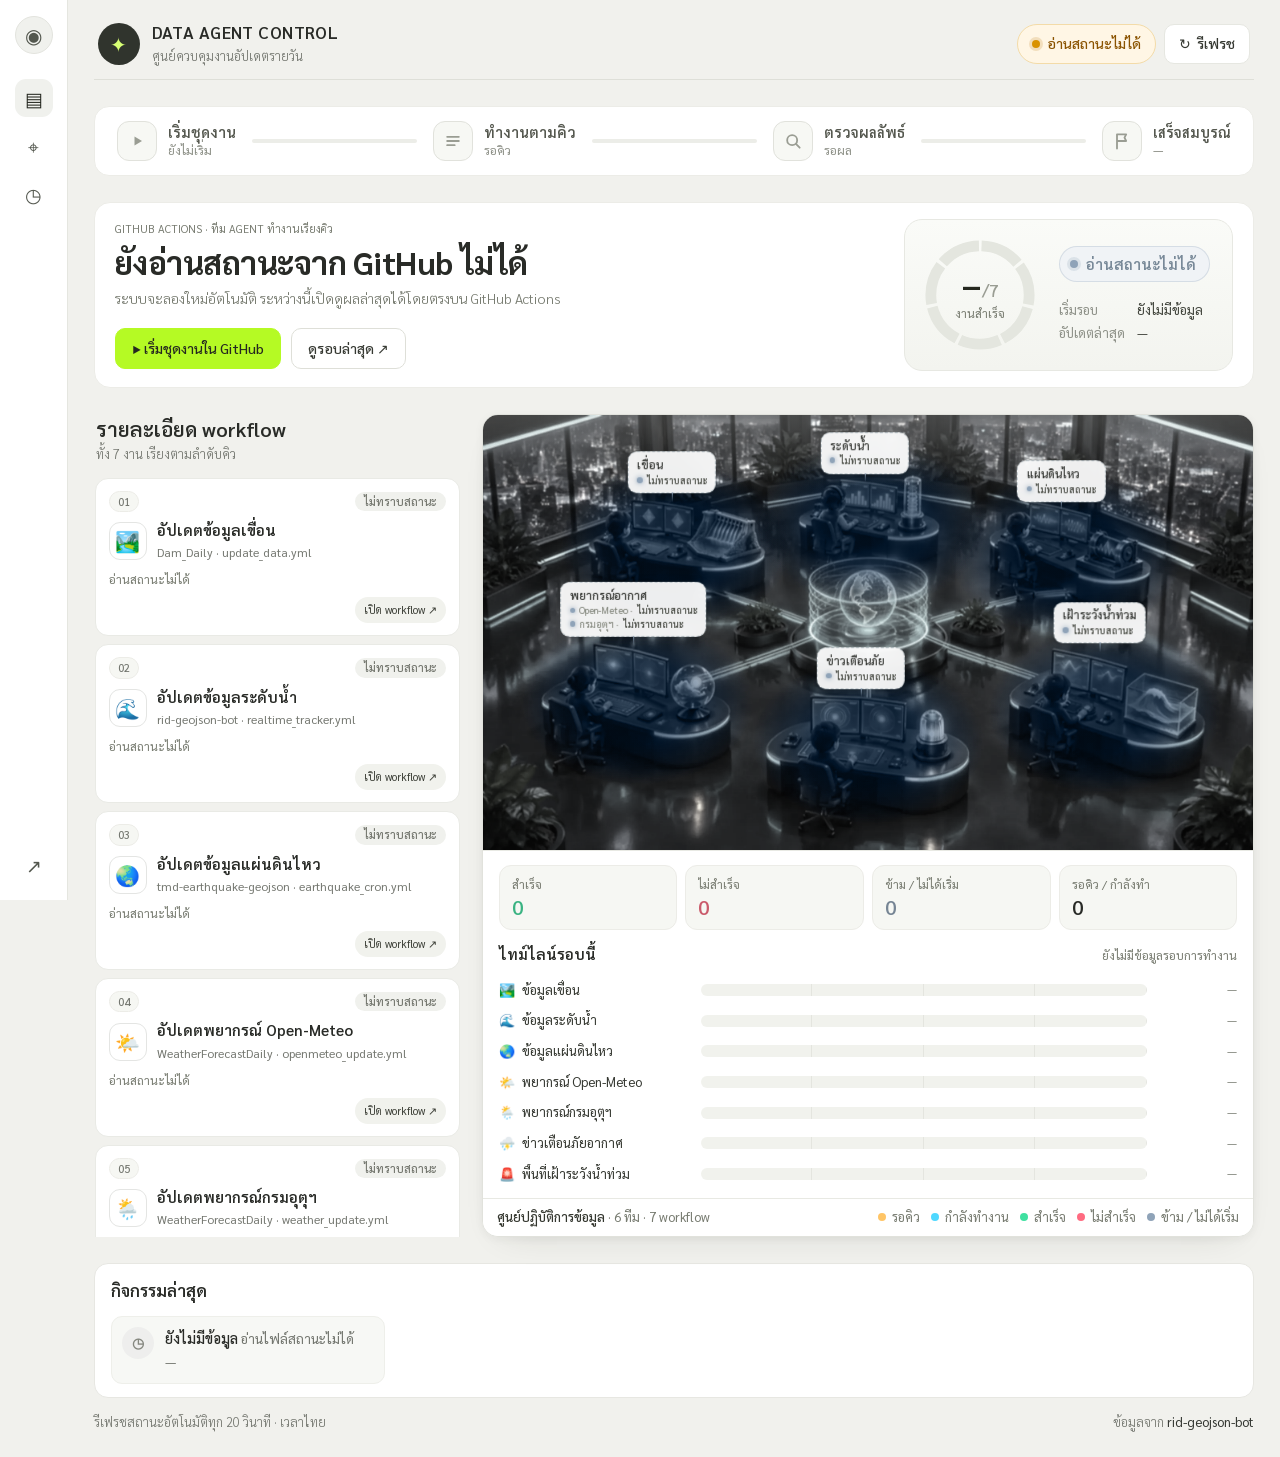
==== commit ad32c22b: "Redesign the dashboard process strip Replace the dotted connectors and glyph icons with line icons i" ====
--- a/agent-dashboard/index.html
+++ b/agent-dashboard/index.html
@@ -469,6 +469,42 @@
   .times{grid-column:1/-1;margin-top:4px;padding-top:8px;border-top:1px solid #e7e8e2}
 }
 @media(max-width:600px){.meter{min-width:0;padding:12px}.gauge{width:92px;height:92px}.gauge-mid strong{font-size:26px}.gauge-mid small{font-size:14px}}
+/* ---------- process strip ---------- */
+.process{padding:14px 22px}
+.steps{display:flex;align-items:center;gap:0}
+.steps .step{flex:none;display:flex;flex-direction:row;align-items:center;gap:11px;text-align:left;color:#8b8e85;font-weight:400}
+.steps .step:after{display:none!important}
+.steps .step-icon{width:40px;height:40px;border-radius:12px;border:1.5px solid #e1e2dc;background:#f7f8f4;color:#9a9d93;box-shadow:none;animation:none}
+.step-icon svg{width:20px;height:20px;fill:none;stroke:currentColor;stroke-width:2.2;stroke-linecap:round;stroke-linejoin:round}
+.step-text{display:flex;flex-direction:column;line-height:1.3;min-width:0}
+.step-text b{font-size:14.5px;font-weight:600;color:#55584f}
+.step-text small{font-size:12.5px;color:#8d9087;white-space:nowrap}
+.steps .step.done .step-icon{background:#30342d;border-color:#30342d;color:#d7ff74}
+.steps .step.done b{color:#292b27}
+.steps .step.active .step-icon{background:#b5fa24;border-color:#b5fa24;color:#272a25;box-shadow:0 0 0 0 #b5fa2466;animation:steppulse 1.6s ease-out infinite}
+.steps .step.active b{color:#292b27}.steps .step.active small{color:#5f8f00}
+.steps .step.bad .step-icon{background:#fdecec;border-color:#f3c4c4;color:#d84c4c}
+.steps .step.bad b{color:#292b27}.steps .step.bad small{color:#c24141}
+.step-link{flex:1;height:4px;margin:0 16px;border-radius:99px;background:#ecede8;position:relative;overflow:hidden;min-width:24px}
+.step-link.on{background:#8bcf12}
+.step-link.bad{background:linear-gradient(90deg,#8bcf12,#e98a8a)}
+.step-link.live{background:linear-gradient(90deg,#8bcf12 0,#8bcf12 40%,#ecede8 40%)}
+.step-link.live:after{content:"";position:absolute;top:0;bottom:0;width:30%;left:-30%;background:linear-gradient(90deg,transparent,#b5fa24,transparent);animation:linkflow 1.4s linear infinite}
+@keyframes steppulse{0%{box-shadow:0 0 0 0 #b5fa2499}100%{box-shadow:0 0 0 10px #b5fa2400}}
+@keyframes linkflow{to{left:100%}}
+@media(max-width:900px){
+  .steps{display:grid;grid-template-columns:1fr 1fr;gap:12px 14px}
+  .step-link{display:none}
+  .process{padding:12px 14px}
+}
+@media(max-width:600px){
+  .steps{gap:12px 10px}
+  .steps .step{gap:9px;align-items:flex-start}
+  .steps .step-icon{width:34px;height:34px;border-radius:10px}
+  .step-icon svg{width:17px;height:17px}
+  .step-text b{font-size:13.5px}
+  .step-text small{font-size:11.5px;white-space:normal}
+}
 @media(max-width:1000px){.timeline{flex:none}.summary{grid-template-columns:1fr}.meter{justify-self:start}}
 @media(max-width:600px){
   .tl-stats{grid-template-columns:repeat(2,minmax(0,1fr))}
@@ -730,8 +766,29 @@
   $("latest").href=safeUrl(d.runUrl,controllerUrl);
 
   const queueBad=failedN>0||missedN>0;
-  const steps=[["เริ่มชุดงาน","▶",d.startedAt?"done":""],["ทำงานตามคิว","⚙",running||between?"active":finished?(queueBad?"bad":"done"):""],["ตรวจผลลัพธ์","✓",finished?(queueBad?"bad":"done"):""],["เสร็จสมบูรณ์","✦",d.status==="success"&&!queueBad?"done":""]];
-  $("steps").innerHTML=steps.map(function(s){return '<div class="step '+s[2]+'"><span class="step-icon" aria-hidden="true">'+s[1]+'</span><span>'+s[0]+'</span></div>'}).join("");
+  // --- process strip: four stages, each with its own sub-line ---
+  function hm(v){const t=v?new Date(v):null;return t&&!isNaN(t)?new Intl.DateTimeFormat("th-TH",{day:"numeric",month:"short",hour:"2-digit",minute:"2-digit",timeZone:"Asia/Bangkok"}).format(t):""}
+  const ICON={
+    start:'<path d="M9 6.5v11l9-5.5z" fill="currentColor" stroke="none"/>',
+    queue:'<path d="M5 7h14M5 12h14M5 17h9"/>',
+    check:'<circle cx="11" cy="11" r="6"/><path d="m20 20-4.5-4.5"/>',
+    flag:'<path d="M6 21V4M6 4h11l-2 4 2 4H6"/>',
+    ok:'<path d="m5.5 12.5 4 4 9-9"/>',
+    bad:'<path d="M12 7v6M12 17h.01"/>'};
+  const runIdx=running?tasks.indexOf(running)+1:0;
+  const stQueue=running||between?"active":finished?(missedN?"bad":"done"):"";
+  const stCheck=finished?(queueBad?"bad":"done"):"";
+  const stDone=finished&&!queueBad&&d.status==="success"?"done":"";
+  const steps=[
+    ["เริ่มชุดงาน","start",d.startedAt?"done":"",d.startedAt?hm(d.startedAt):"ยังไม่เริ่ม"],
+    ["ทำงานตามคิว","queue",stQueue,running?"กำลังทำงานที่ "+runIdx+" จาก 7":between?"กำลังเตรียมงานถัดไป":finished?(missedN?"หยุดก่อน "+missedN+" งาน":"ครบทั้ง 7 งาน"):"รอคิว"],
+    ["ตรวจผลลัพธ์","check",stCheck,finished?(queueBad?[failedN?"ไม่สำเร็จ\u00a0"+failedN:"",missedN?"ไม่ได้เริ่ม\u00a0"+missedN:""].filter(Boolean).join(" · "):"ผ่านทุกงาน"):"รอผล"],
+    ["เสร็จสมบูรณ์","flag",stDone,stDone?hm(d.completedAt||d.updatedAt):finished?"ยังไม่สมบูรณ์":"—"]];
+  $("steps").innerHTML=steps.map(function(s,i){
+    const icon=s[2]==="done"&&i>0?ICON.ok:s[2]==="bad"?ICON.bad:ICON[s[1]];
+    return (i?'<span class="step-link'+(s[2]==="done"?" on":s[2]==="bad"?" bad":s[2]==="active"?" live":"")+'" aria-hidden="true"></span>':"")
+      +'<div class="step '+s[2]+'"><span class="step-icon" aria-hidden="true"><svg viewBox="0 0 24 24">'+icon+'</svg></span><span class="step-text"><b>'+s[0]+'</b><small>'+esc(s[3])+'</small></span></div>';
+  }).join("");
 
   const events=[];
   if(running)events.push(["⟳","running","<strong>"+esc(running.label||running.repo)+"</strong> กำลังทำงาน",date(running.startedAt)]);
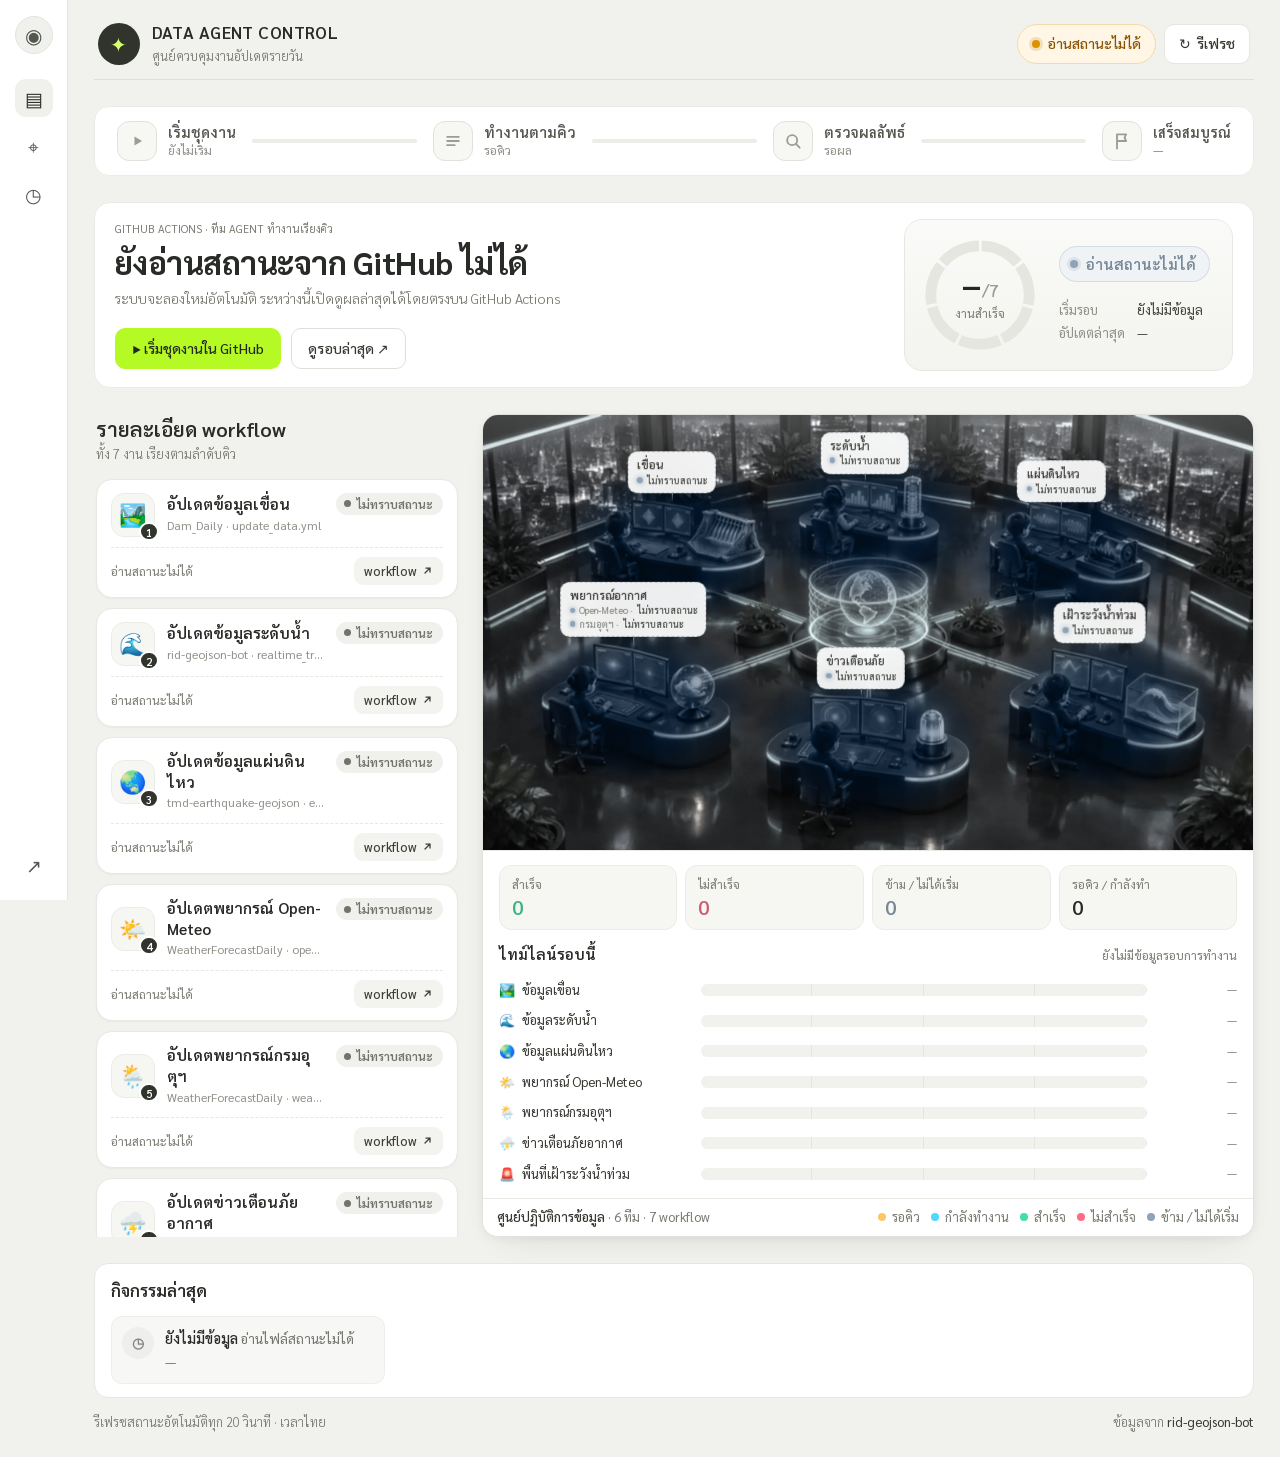
==== commit b84f1bc4: "Redesign the workflow queue cards Each card used four stacked rows (number chip, identity, detail, l" ====
--- a/agent-dashboard/index.html
+++ b/agent-dashboard/index.html
@@ -505,6 +505,54 @@
   .step-text b{font-size:13.5px}
   .step-text small{font-size:11.5px;white-space:normal}
 }
+/* ---------- workflow queue cards ---------- */
+.grid{gap:10px;padding:2px 6px 6px 2px}
+.grid>.card.qcard{min-height:0}
+.qcard{display:flex;flex-direction:column;gap:10px;padding:13px 14px 12px;border-radius:16px;background:#fff;border:1px solid #e8e9e3;
+  box-shadow:0 1px 2px #2528200a;transition:border-color .2s,box-shadow .2s,transform .2s}
+.qcard:hover{transform:translateY(-1px);border-color:#d3d5cc;box-shadow:0 8px 22px -10px #25282033}
+.qcard:after{display:none}
+.qcard[data-s=running]{border-color:#c9ef7a;background:linear-gradient(180deg,#fbfff2,#fff 60%);box-shadow:0 0 0 3px #b5fa2433}
+.qcard[data-s=failure]{border-color:#f2caca;background:linear-gradient(180deg,#fff7f7,#fff 60%)}
+.qcard[data-s=skipped],.qcard[data-s=notstarted]{background:#fbfbf9}
+.qcard[data-s=skipped] .q-name h3,.qcard[data-s=notstarted] .q-name h3{color:#6a6d64}
+.q-main{display:grid;grid-template-columns:auto minmax(0,1fr) auto;align-items:center;gap:12px}
+.q-icon{position:relative;width:44px;height:44px;border-radius:13px;display:grid;place-items:center;font-size:22px;
+  background:#f6f7f3;border:1px solid #ecece7}
+.q-icon em{position:absolute;right:-5px;bottom:-5px;min-width:19px;height:19px;padding:0 5px;border-radius:99px;font-style:normal;
+  font-size:11px;font-weight:600;line-height:17px;text-align:center;background:#30342d;color:#fff;border:2px solid #fff}
+.qcard[data-s=success] .q-icon em{background:#72c900}
+.qcard[data-s=running] .q-icon{background:#f3fdd9;border-color:#d9f59a}
+.qcard[data-s=running] .q-icon em{background:#b5fa24;color:#272a25}
+.qcard[data-s=failure] .q-icon{background:#fff0f0;border-color:#f6d3d3}
+.qcard[data-s=failure] .q-icon em{background:#d84c4c}
+.qcard[data-s=skipped] .q-icon em,.qcard[data-s=notstarted] .q-icon em,.qcard[data-s=queued] .q-icon em{background:#b7bab0}
+.q-name{min-width:0}
+.q-name h3{margin:0;font-size:15.5px;font-weight:600;line-height:1.35;color:#292b27}
+.q-name .repo{display:block;margin-top:1px;font-size:12px;color:#8d9087;white-space:nowrap;overflow:hidden;text-overflow:ellipsis}
+.qcard .badge{align-self:start;display:inline-flex;align-items:center;gap:6px;font-size:12px;font-weight:600;padding:3px 10px 3px 8px;border-radius:99px;border:0}
+.qcard .badge i{display:block;width:7px;height:7px;border-radius:50%;background:currentColor;box-shadow:none}
+.qcard[data-s=success] .badge{background:#eefbd6;color:#4b7f00}
+.qcard[data-s=running] .badge{background:#b5fa24;color:#2a3510}
+.qcard[data-s=running] .badge i{animation:blink 1.2s infinite}
+.qcard[data-s=failure] .badge{background:#ffe9e9;color:#b83434}
+.qcard[data-s=queued] .badge{background:#fff4dc;color:#9a6700}
+.qcard[data-s=skipped] .badge,.qcard[data-s=notstarted] .badge,.qcard[data-s=unknown] .badge{background:#f0f1ed;color:#71746c}
+.q-note{margin:0;padding:7px 10px;border-radius:10px;font-size:13px;line-height:1.5;background:#fdeeee;color:#a83232}
+.qcard[data-s=running] .q-note{background:#f3fbe2;color:#4f6e10}
+.q-meta{display:flex;align-items:center;justify-content:space-between;gap:10px;padding-top:9px;border-top:1px dashed #e6e7e1;font-size:12.5px;color:#7a7d74}
+.q-meta>span{display:inline-flex;align-items:center;gap:6px;min-width:0}
+.q-meta svg{width:15px;height:15px;flex:none;fill:none;stroke:currentColor;stroke-width:2;stroke-linecap:round;stroke-linejoin:round}
+.q-meta a{display:inline-flex;align-items:center;gap:3px;flex:none;padding:4px 8px 4px 10px;border-radius:9px;color:#3b3e36;font-weight:500;background:#f3f4ef;transition:background .2s,color .2s}
+.q-meta a:hover{background:#30342d;color:#fff}
+.qcard[data-s=running] .q-meta{position:relative}
+.qcard[data-s=running] .q-meta:before{content:"";position:absolute;left:0;top:-1px;height:2px;width:35%;border-radius:2px;background:linear-gradient(90deg,transparent,#8bcf12,transparent);animation:qscan 1.8s ease-in-out infinite}
+@keyframes qscan{0%{left:0}50%{left:65%}100%{left:0}}
+@media(max-width:600px){
+  .q-main{grid-template-columns:auto minmax(0,1fr);row-gap:6px}
+  .q-icon{grid-row:1/3;align-self:start}
+  .qcard .badge{grid-column:2;justify-self:start}
+}
 @media(max-width:1000px){.timeline{flex:none}.summary{grid-template-columns:1fr}.meter{justify-self:start}}
 @media(max-width:600px){
   .tl-stats{grid-template-columns:repeat(2,minmax(0,1fr))}
@@ -708,18 +756,27 @@
   focusScene(focus);
 
   // --- cards ---
+  // compact queue cards: icon with queue number, name, status; one meta line with the run link
+  const CLOCK='<svg viewBox="0 0 24 24" aria-hidden="true"><circle cx="12" cy="12" r="8.5"/><path d="M12 7.5V12l3 2"/></svg>';
+  const ARROW='<svg viewBox="0 0 24 24" aria-hidden="true"><path d="M8 16 16 8M9.5 8H16v6.5"/></svg>';
   $("grid").innerHTML=tasks.map(function(t,i){
     const s=states[i], took=t.startedAt&&t.completedAt?duration(t.startedAt,t.completedAt):"";
-    let detail, when="";
-    if(s==="running"){detail=t.detail||"กำลังทำงาน";when="เริ่ม "+date(t.startedAt)}
-    else if(s==="success"){detail=t.completedAt?"เสร็จ "+date(t.completedAt)+(took?" · ใช้เวลา "+took:""):(t.detail||"สำเร็จ");when=""}
-    else if(s==="failure"){detail=t.detail||(t.status==="cancelled"?"ถูกยกเลิก":"workflow ไม่สำเร็จ");when=t.completedAt?"จบ "+date(t.completedAt):""}
-    else if(s==="skipped"){detail=t.detail||"ข้ามตามที่เลือก"}
-    else if(s==="notstarted"){detail=t.detail||"ไม่ได้เริ่มในรอบนี้"}
-    else if(s==="unknown"){detail="อ่านสถานะไม่ได้"}
-    else{detail="รอเริ่มตามคิว"}
+    let meta, note="";
+    if(s==="running"){meta="เริ่ม "+hm(t.startedAt)+" · กำลังรอผล";note=t.detail&&t.detail!=="workflow เริ่มแล้ว กำลังรอผล"?t.detail:""}
+    else if(s==="success"){meta=t.completedAt?"เสร็จ "+hm(t.completedAt)+(took?" · "+took:""):(t.detail||"สำเร็จ")}
+    else if(s==="failure"){meta=t.completedAt?"จบ "+hm(t.completedAt)+(took?" · "+took:""):"ไม่สำเร็จ";note=t.detail||(t.status==="cancelled"?"ถูกยกเลิก":"workflow ไม่สำเร็จ")}
+    else if(s==="skipped"){meta=t.detail||"ข้ามตามที่เลือก"}
+    else if(s==="notstarted"){meta=t.detail||"ไม่ได้เริ่มในรอบนี้"}
+    else if(s==="unknown"){meta="อ่านสถานะไม่ได้"}
+    else{meta="รอเริ่มตามคิว"}
     const url=safeUrl(t.runUrl,"https://github.com/"+owner+"/"+encodeURIComponent(t.repo)+"/actions/workflows/"+encodeURIComponent(t.workflow));
-    return '<article class="card" id="task-'+(i+1)+'" data-s="'+s+'"><div class="card-top"><span class="num">'+(i<9?"0":"")+(i+1)+'</span><span class="badge"><i></i>'+(t.status==="cancelled"?labels.cancelled:labels[s])+'</span></div><div class="identity"><span class="avatar" aria-hidden="true">'+esc(t.icon)+'</span><span><h3>'+esc(t.label)+'</h3><span class="repo">'+esc(t.repo)+" · "+esc(t.workflow)+'</span></span></div><p class="detail">'+esc(detail)+'</p><div class="foot">'+(when?"<span>"+esc(when)+"</span>":"")+'<a href="'+esc(url)+'" target="_blank" rel="noopener">'+(t.runUrl?"เปิดผลการรัน":"เปิด workflow")+' ↗</a></div></article>';
+    return '<article class="card qcard" id="task-'+(i+1)+'" data-s="'+s+'">'
+      +'<div class="q-main"><span class="q-icon" aria-hidden="true">'+esc(t.icon)+'<em>'+(i+1)+'</em></span>'
+      +'<div class="q-name"><h3>'+esc(t.label)+'</h3><span class="repo" title="'+esc(t.repo)+' · '+esc(t.workflow)+'">'+esc(t.repo)+' · '+esc(t.workflow)+'</span></div>'
+      +'<span class="badge"><i></i>'+(t.status==="cancelled"?labels.cancelled:labels[s])+'</span></div>'
+      +(note?'<p class="q-note">'+esc(note)+'</p>':'')
+      +'<div class="q-meta"><span>'+(t.startedAt||t.completedAt?CLOCK:"")+esc(meta)+'</span><a href="'+esc(url)+'" target="_blank" rel="noopener" aria-label="'+(t.runUrl?"เปิดผลการรัน ":"เปิด workflow ")+esc(t.label)+'">'+(t.runUrl?"ผลการรัน":"workflow")+ARROW+'</a></div>'
+      +'</article>';
   }).join("");
 
   // --- run timeline (fills the office panel) ---
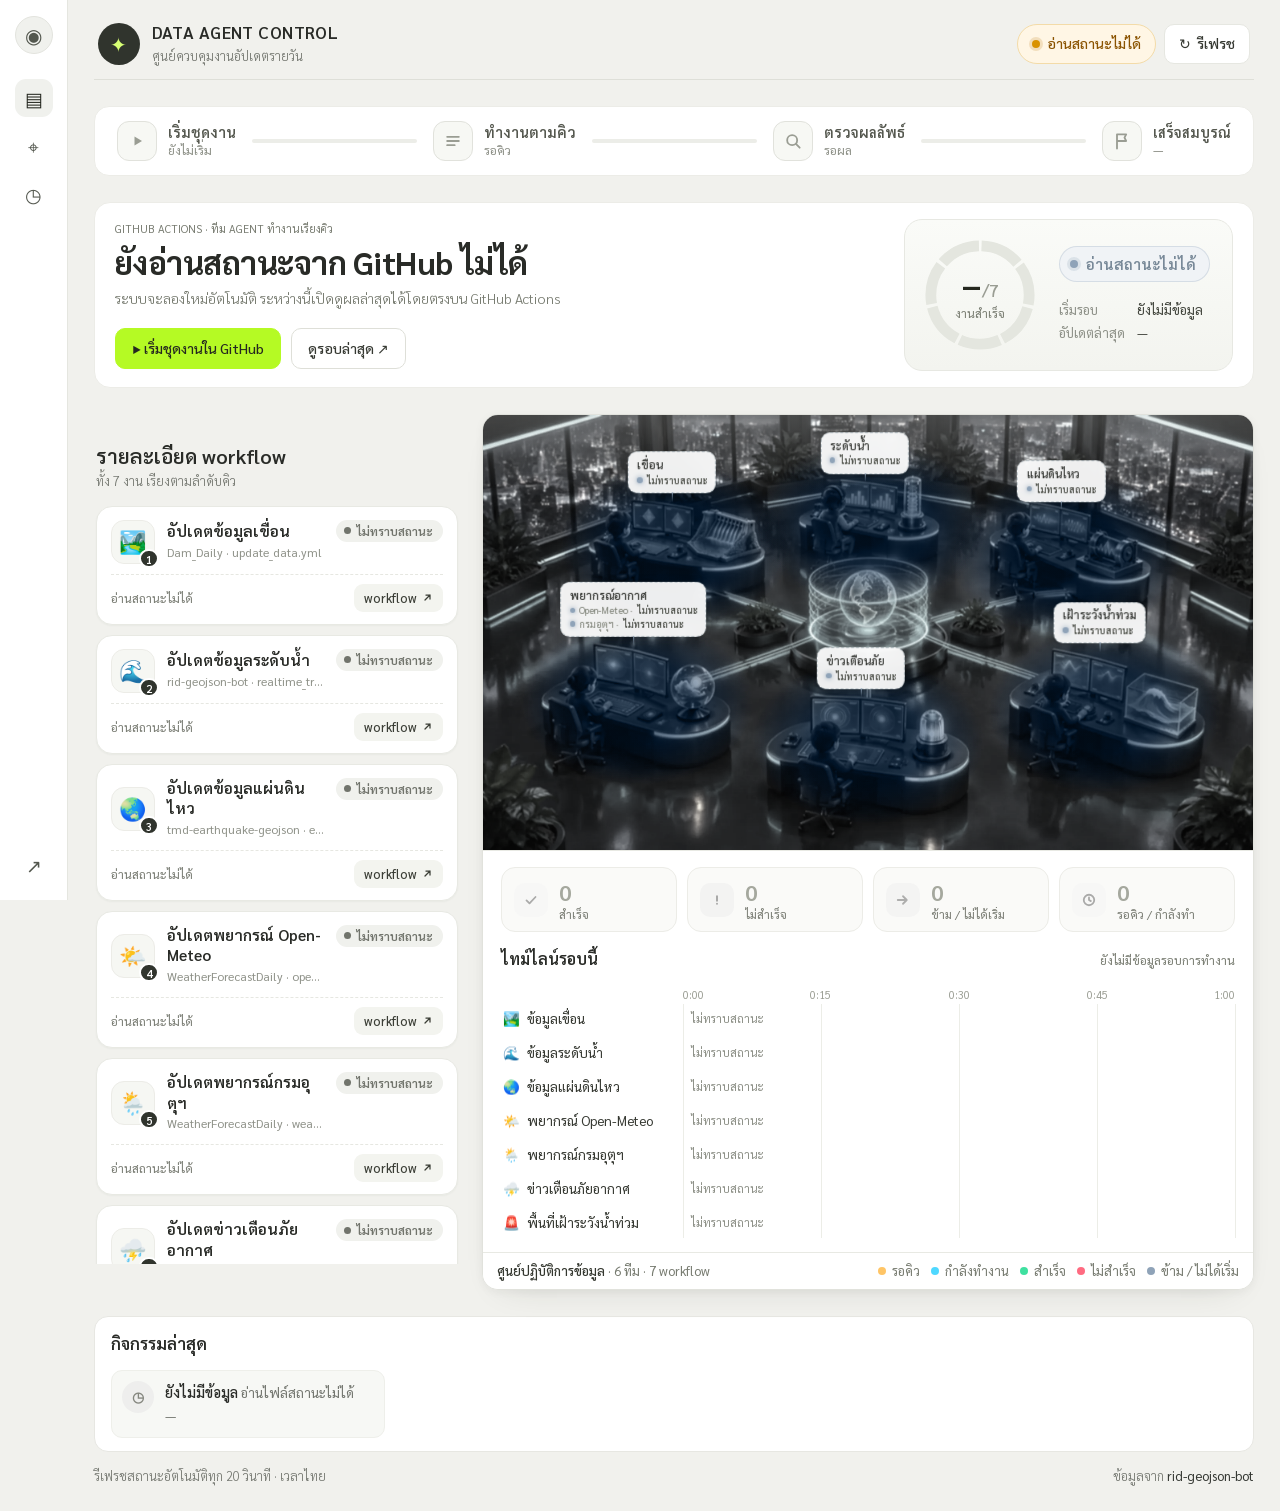
==== commit f6ac7db0: "Refine the run timeline panel Turn the summary counts into tiles with a coloured icon, large number " ====
--- a/agent-dashboard/index.html
+++ b/agent-dashboard/index.html
@@ -553,11 +553,53 @@
   .q-icon{grid-row:1/3;align-self:start}
   .qcard .badge{grid-column:2;justify-self:start}
 }
+/* ---------- run timeline (refined) ---------- */
+.timeline{gap:14px;padding:16px 18px 14px}
+.tl-stats{gap:10px}
+.tl-stat{display:flex;align-items:center;gap:11px;padding:10px 12px;border-radius:14px;background:#fff;border:1px solid #ecece7}
+.tl-stat .tl-si{width:34px;height:34px;flex:none;border-radius:10px;display:grid;place-items:center;background:var(--sb);color:var(--sc)}
+.tl-si svg{width:18px;height:18px;fill:none;stroke:currentColor;stroke-width:2.4;stroke-linecap:round;stroke-linejoin:round}
+.tl-stat .tl-sv{display:flex;flex-direction:column;font-size:inherit;color:inherit;min-width:0;line-height:1.2}
+.tl-sv strong{font-size:22px;font-weight:700;color:#25281f;font-variant-numeric:tabular-nums}
+.tl-sv small{font-size:12px;color:#7a7d74;white-space:nowrap;overflow:hidden;text-overflow:ellipsis}
+.tl-stat[data-k=success]{--sb:#eefbd6;--sc:#4b7f00}
+.tl-stat[data-k=failure]{--sb:#ffe9e9;--sc:#c43c3c}
+.tl-stat[data-k=skipped]{--sb:#f0f1ed;--sc:#6f7268}
+.tl-stat[data-k=queued]{--sb:#fff4dc;--sc:#9a6700}
+.tl-stat[data-zero]{background:#fafaf8}.tl-stat[data-zero] .tl-si{filter:grayscale(1);opacity:.55}.tl-stat[data-zero] strong{color:#a5a89e}
+.tl-head h3{font-size:16px}
+.tl-body{position:relative;flex:1;display:flex;flex-direction:column;--nw:168px;--gp:14px}
+.tl-grid{position:absolute;top:0;bottom:0;left:calc(var(--nw) + var(--gp));right:0;pointer-events:none}
+.tl-grid i{position:absolute;top:18px;bottom:0;width:1px;background:#ecede7}
+.tl-axis{position:relative;height:18px;margin-left:calc(var(--nw) + var(--gp));font-size:11px;color:#9a9d93;font-variant-numeric:tabular-nums}
+.tl-axis span{position:absolute;top:0;transform:translateX(-50%)}
+.tl-axis span:first-child{transform:none}.tl-axis span:last-child{transform:translateX(-100%)}
+.tl-rows{position:relative;gap:4px}
+.tl-row{grid-template-columns:var(--nw) minmax(0,1fr);gap:var(--gp);padding:3px 0;border-radius:8px}
+.tl-row:hover{background:#f7f8f4}
+.tl-row a{font-size:13.5px;padding-left:2px}
+.tl-track{height:24px;border-radius:7px;background:none}
+.tl-bar{top:5px;bottom:5px;border-radius:6px;min-width:8px;background:#b7bab0}
+.tl-row[data-s=success] .tl-bar{background:linear-gradient(90deg,#9be22b,#72c900)}
+.tl-row[data-s=failure] .tl-bar{background:linear-gradient(90deg,#f07a7c,#d84c4c)}
+.tl-row[data-s=running] .tl-bar{box-shadow:0 0 0 3px #b5fa2440}
+.tl-row[data-s=skipped] .tl-track,.tl-row[data-s=notstarted] .tl-track{top:5px;background:repeating-linear-gradient(135deg,#f3f4ef 0 6px,#e9eae4 6px 12px);height:14px;margin:5px 0;border-radius:6px}
+.tl-row[data-s=queued] .tl-track{height:14px;margin:5px 0;border:1px dashed #dcddd6;border-radius:6px}
+.tl-dur{position:absolute;top:50%;transform:translate(7px,-50%);font-size:12px;font-weight:600;color:#55584f;white-space:nowrap;font-variant-numeric:tabular-nums}
+.tl-dur.before{transform:translate(-7px,-50%)}
+.tl-dur.tl-idle{left:8px;transform:translateY(-50%);font-weight:400;color:#8d9087;font-size:11.5px}
+.tl-row[data-s=failure] .tl-dur{color:#c43c3c}
+.tl-row[data-s=running] .tl-dur{color:#4f7a00}
+.tl-row[data-s=skipped] .tl-dur,.tl-row[data-s=notstarted] .tl-dur{background:#fff;padding:0 6px;border-radius:4px}
+@media(max-width:600px){
+  .tl-body{--nw:0px;--gp:0px}
+  .tl-row{grid-template-columns:1fr;gap:2px}
+  .tl-grid i{top:18px}
+}
 @media(max-width:1000px){.timeline{flex:none}.summary{grid-template-columns:1fr}.meter{justify-self:start}}
 @media(max-width:600px){
   .tl-stats{grid-template-columns:repeat(2,minmax(0,1fr))}
-  .tl-row{grid-template-columns:minmax(0,1fr) 64px;gap:4px 10px}
-  .tl-track{grid-column:1/-1;grid-row:2}
+  .tl-track{grid-column:1/-1}
 }
 </style>
 </head>
@@ -630,7 +672,7 @@
   <div class="timeline" aria-label="ไทม์ไลน์รอบนี้">
     <div class="tl-stats" id="tl-stats"></div>
     <div class="tl-head"><h3>ไทม์ไลน์รอบนี้</h3><span id="tl-span">—</span></div>
-    <div class="tl-rows" id="tl-rows"></div>
+    <div class="tl-body"><div class="tl-grid" id="tl-grid" aria-hidden="true"></div><div class="tl-axis" id="tl-axis" aria-hidden="true"></div><div class="tl-rows" id="tl-rows"></div></div>
   </div>
   <div class="scene-foot">
     <span><strong>ศูนย์ปฏิบัติการข้อมูล</strong> · 6 ทีม · 7 workflow<span class="pan-hint"> · เลื่อนซ้าย–ขวาเพื่อดูทั้งห้อง</span></span>
@@ -787,16 +829,27 @@
     ...tasks.map(function(t){return Date.parse(t.completedAt)||0}));
   const span=tEnd-t0;
   function clock(ms){const s=Math.max(0,Math.round(ms/1000));return Math.floor(s/60)+":"+String(s%60).padStart(2,"0")}
+  // time axis: pick a tick step that gives at most six ticks across the run
+  const step=[15,30,60,120,300,600,900,1800,3600].map(function(x){return x*1000}).find(function(x){return span/x<=6})||3600000;
+  const ticks=[];for(let x=0;x<=span+1;x+=step)ticks.push(x);
+  $("tl-axis").innerHTML=ticks.map(function(x){return '<span style="left:'+(x/span*100).toFixed(2)+'%">'+clock(x)+'</span>'}).join("");
+  $("tl-grid").innerHTML=ticks.map(function(x){return '<i style="left:'+(x/span*100).toFixed(2)+'%"></i>'}).join("");
   $("tl-rows").innerHTML=tasks.map(function(t,i){
     const s=states[i], a=Date.parse(t.startedAt), b=s==="running"?nowRef:Date.parse(t.completedAt);
-    let bar="", time=s==="skipped"?"ข้าม":s==="notstarted"?"ไม่ได้เริ่ม":s==="queued"?"รอคิว":"—";
-    if(t0&&a){const end=b||a;bar='<i class="tl-bar" style="left:'+((a-t0)/span*100).toFixed(2)+'%;width:'+(Math.max(0,end-a)/span*100).toFixed(2)+'%"></i>';if(b)time=clock(b-a)}
+    let bar="", tag='<span class="tl-dur tl-idle">'+(s==="skipped"?"ข้ามในรอบนี้":s==="notstarted"?"ไม่ได้เริ่ม":s==="queued"?"รอคิว":s==="unknown"?"ไม่ทราบสถานะ":"—")+'</span>';
+    if(t0&&a){
+      const end=b||a, L=(a-t0)/span*100, E=(end-t0)/span*100;
+      bar='<i class="tl-bar" style="left:'+L.toFixed(2)+'%;width:'+Math.max(0,E-L).toFixed(2)+'%"></i>';
+      const txt=b?clock(b-a)+(s==="running"?" · กำลังทำ":""):"";
+      tag=txt?(E>72?'<span class="tl-dur before" style="right:'+(100-L).toFixed(2)+'%">'+txt+'</span>':'<span class="tl-dur" style="left:'+E.toFixed(2)+'%">'+txt+'</span>'):"";
+    }
     const url=safeUrl(t.runUrl,"https://github.com/"+owner+"/"+encodeURIComponent(t.repo)+"/actions/workflows/"+encodeURIComponent(t.workflow));
-    return '<div class="tl-row" data-s="'+s+'"><a href="'+esc(url)+'" target="_blank" rel="noopener" title="'+esc(t.label)+'"><b aria-hidden="true">'+esc(t.icon)+'</b><span>'+esc(t.label.replace(/^อัปเดต/,""))+'</span></a><div class="tl-track">'+bar+'</div><span class="tl-time">'+time+'</span></div>';
+    return '<div class="tl-row" data-s="'+s+'"><a href="'+esc(url)+'" target="_blank" rel="noopener" title="'+esc(t.label)+'"><b aria-hidden="true">'+esc(t.icon)+'</b><span>'+esc(t.label.replace(/^อัปเดต/,""))+'</span></a><div class="tl-track">'+bar+tag+'</div></div>';
   }).join("");
   $("tl-span").textContent=t0?(running||between?"ผ่านไป ":"ใช้เวลารวม ")+clock(tEnd-t0)+" นาที":"ยังไม่มีข้อมูลรอบการทำงาน";
-  $("tl-stats").innerHTML=[["success","สำเร็จ",passed],["failure","ไม่สำเร็จ",failedN],["skipped","ข้าม / ไม่ได้เริ่ม",skipped+missedN],[null,"รอคิว / กำลังทำ",states.filter(function(v){return v==="queued"||v==="running"}).length]]
-    .map(function(x){return '<div class="tl-stat"'+(x[0]?' data-s="'+x[0]+'"':'')+'><span>'+x[1]+'</span><strong>'+x[2]+'</strong></div>'}).join("");
+  const SI={success:'<path d="m6 12.5 4 4 8-8.5"/>',failure:'<path d="M12 7v6M12 17h.01"/>',skipped:'<path d="M5 12h11M12 7l5 5-5 5"/>',queued:'<circle cx="12" cy="12" r="7"/><path d="M12 8.5V12l2.5 1.5"/>'};
+  $("tl-stats").innerHTML=[["success","สำเร็จ",passed],["failure","ไม่สำเร็จ",failedN],["skipped","ข้าม / ไม่ได้เริ่ม",skipped+missedN],["queued","รอคิว / กำลังทำ",states.filter(function(v){return v==="queued"||v==="running"}).length]]
+    .map(function(x){return '<div class="tl-stat" data-k="'+x[0]+'"'+(x[2]?'':' data-zero')+'><span class="tl-si"><svg viewBox="0 0 24 24" aria-hidden="true">'+SI[x[0]]+'</svg></span><span class="tl-sv"><strong>'+x[2]+'</strong><small>'+x[1]+'</small></span></div>'}).join("");
 
   // --- summary ---
   const headline=unknown?"อ่านสถานะไม่ได้":stale?"สถานะอาจค้างอยู่":running||between?"กำลังทำงาน":failedN||missedN?"มีงานต้องตรวจสอบ":d.status==="success"?"ชุดงานเสร็จแล้ว":"พร้อมเริ่มชุดงาน";
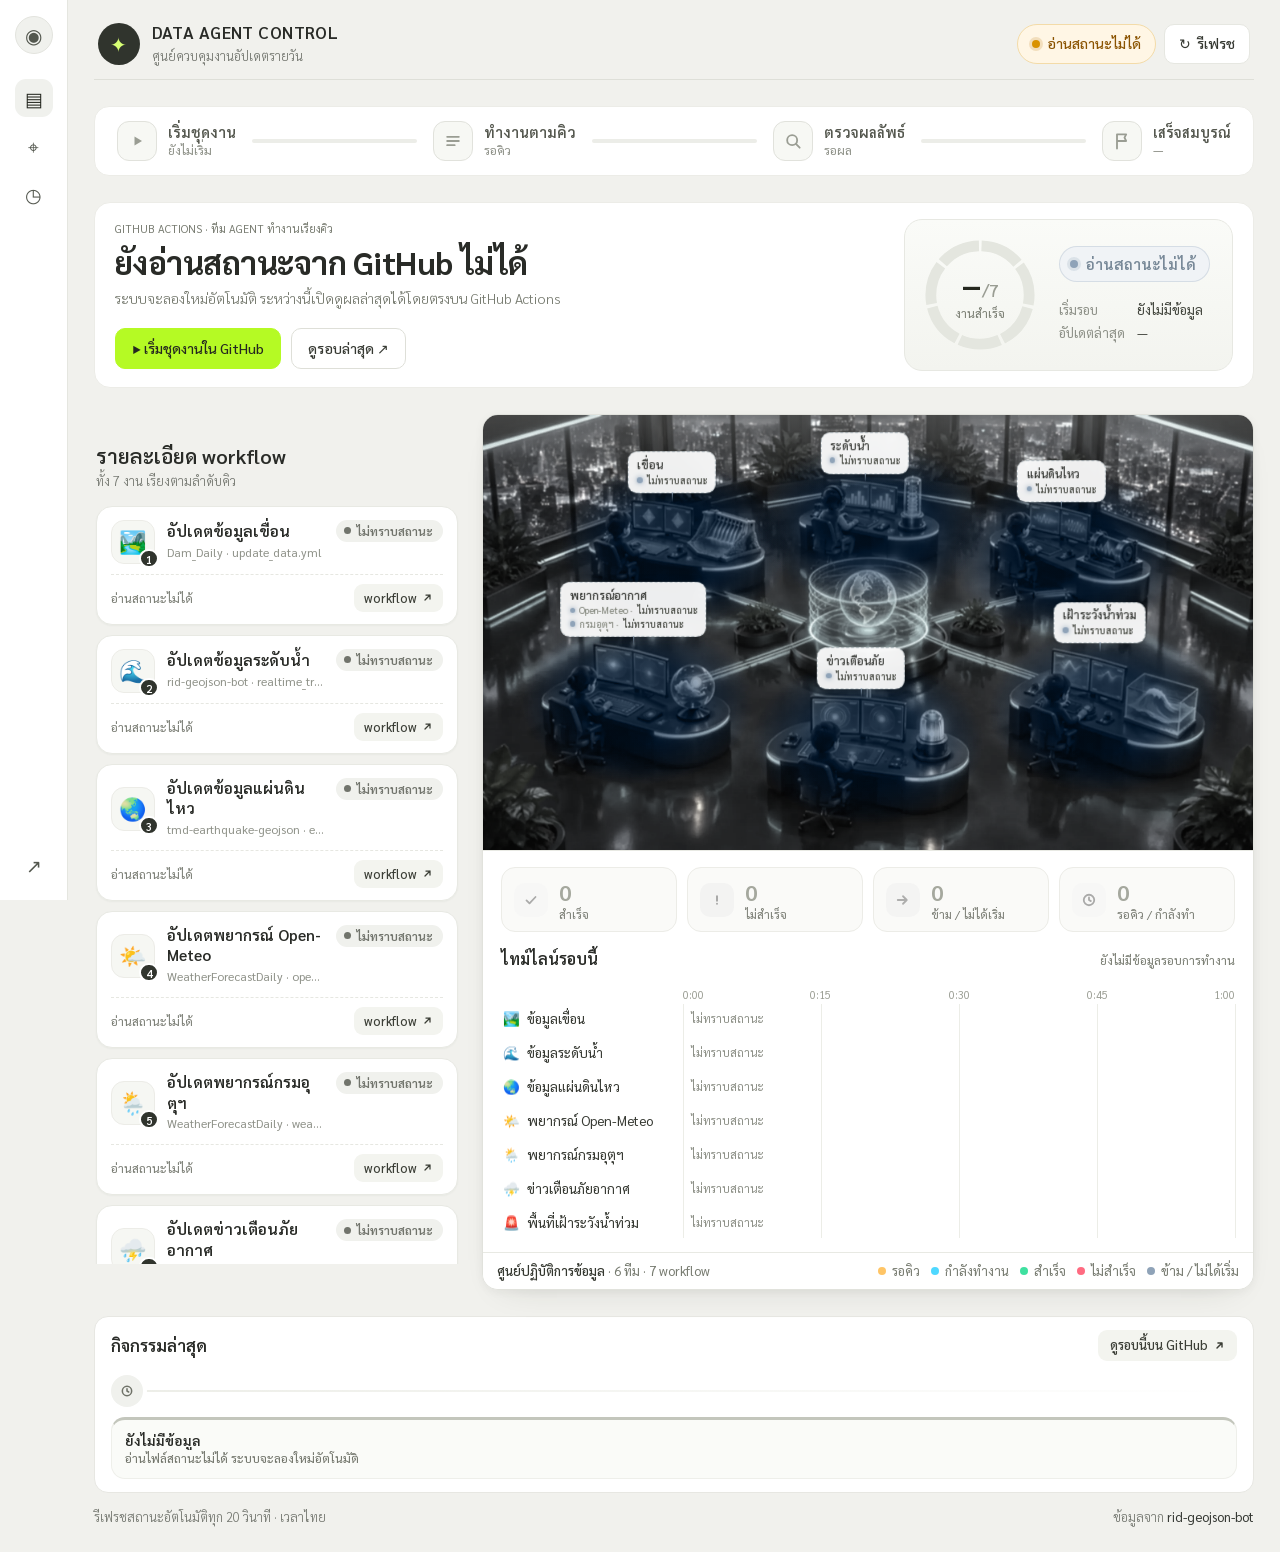
==== commit 49c419ca: "Rebuild recent activity as a timeline feed Replace the four flat tiles with a feed of the latest eve" ====
--- a/agent-dashboard/index.html
+++ b/agent-dashboard/index.html
@@ -381,10 +381,7 @@
 @media(max-width:600px){.activity{grid-template-columns:1fr}}
 
 
-/* Explicitly lay out activity items side by side at larger widths. */
-#activity{display:grid!important;grid-template-columns:repeat(4,minmax(0,1fr))!important}
-@media(max-width:1050px){#activity{grid-template-columns:repeat(2,minmax(0,1fr))!important}}
-@media(max-width:600px){#activity{grid-template-columns:1fr!important}}
+
 
 
 /* Clear Thai typography inspired by the supplied reference. */
@@ -596,6 +593,46 @@
   .tl-row{grid-template-columns:1fr;gap:2px}
   .tl-grid i{top:18px}
 }
+/* ---------- recent activity feed ---------- */
+.feed-head{display:flex;justify-content:space-between;align-items:center;gap:12px;margin-bottom:14px}
+.feed-head h2{margin:0}
+.feed-head a{display:inline-flex;align-items:center;gap:4px;font-size:13px;font-weight:500;color:#3b3e36;padding:5px 10px 5px 12px;border-radius:9px;background:#f3f4ef;transition:background .2s,color .2s}
+.feed-head a:hover{background:#30342d;color:#fff}
+.feed-head svg,.fe-dot svg{fill:none;stroke:currentColor;stroke-width:2.3;stroke-linecap:round;stroke-linejoin:round}
+.feed-head svg{width:15px;height:15px}
+.feed{list-style:none;margin:0;padding:0;display:grid;grid-template-columns:repeat(4,minmax(0,1fr));gap:0 14px}
+.fe{position:relative;display:flex;flex-direction:column;gap:10px;min-width:0}
+.fe:before{content:"";position:absolute;top:15px;left:0;right:-14px;height:2px;background:#ecede7}
+.fe:last-child:before{right:0;background:linear-gradient(90deg,#ecede7,transparent)}
+.fe-dot{position:relative;z-index:1;width:32px;height:32px;border-radius:50%;display:grid;place-items:center;background:var(--fb);color:var(--fc);box-shadow:0 0 0 4px #fff}
+.fe-dot svg{width:16px;height:16px}
+.fe[data-s=success]{--fb:#eefbd6;--fc:#4b7f00;--fl:#72c900}
+.fe[data-s=failure]{--fb:#ffe9e9;--fc:#c43c3c;--fl:#e0585b}
+.fe[data-s=running]{--fb:#b5fa24;--fc:#2a3510;--fl:#b5fa24}
+.fe[data-s=unknown]{--fb:#f0f1ed;--fc:#6f7268;--fl:#c3c6bc}
+.fe[data-s=running] .fe-dot svg{animation:spin 1.6s linear infinite}
+.fe[data-s=running] .fe-dot{box-shadow:0 0 0 4px #fff,0 0 0 7px #b5fa2440}
+.fe-card{flex:1;display:flex;flex-direction:column;gap:9px;padding:11px 13px;border-radius:14px;background:#fafbf8;border:1px solid #eeefea;border-top:3px solid var(--fl);
+  color:inherit;transition:background .2s,border-color .2s,transform .2s,box-shadow .2s}
+a.fe-card:hover{background:#fff;transform:translateY(-2px);box-shadow:0 10px 22px -12px #25282040}
+.fe-time{display:flex;align-items:baseline;gap:8px}
+.fe-time b{font-size:18px;font-weight:700;color:#25281f;font-variant-numeric:tabular-nums}
+.fe-time small{font-size:12px;color:#8d9087}
+.fe-body{display:flex;align-items:center;gap:10px;min-width:0}
+.fe-emoji{width:34px;height:34px;flex:none;border-radius:10px;display:grid;place-items:center;font-size:18px;background:#fff;border:1px solid #ecece7}
+.fe-txt{display:flex;flex-direction:column;min-width:0;line-height:1.35}
+.fe-txt strong{font-size:14px;font-weight:600;color:#292b27;white-space:nowrap;overflow:hidden;text-overflow:ellipsis}
+.fe-txt small{font-size:12.5px;color:var(--fc)}
+.fe[data-s=success] .fe-txt small{color:#5d8a12}
+.fe-empty{grid-column:1/-1}
+@media(max-width:1050px){.feed{grid-template-columns:repeat(2,minmax(0,1fr));gap:14px}.fe:before{display:none}}
+@media(max-width:600px){
+  .feed{grid-template-columns:1fr;gap:10px}
+  .fe{flex-direction:row;align-items:flex-start;gap:12px}
+  .fe:before{display:block;top:32px;bottom:-10px;left:15px;right:auto;width:2px;height:auto}
+  .fe:last-child:before{display:none}
+  .fe-card{border-top:1px solid #eeefea;border-left:3px solid var(--fl)}
+}
 @media(max-width:1000px){.timeline{flex:none}.summary{grid-template-columns:1fr}.meter{justify-self:start}}
 @media(max-width:600px){
   .tl-stats{grid-template-columns:repeat(2,minmax(0,1fr))}
@@ -685,7 +722,7 @@
 <div class="section-head"><div><h2>รายละเอียด workflow</h2><p>ทั้ง 7 งาน เรียงตามลำดับคิว</p></div></div>
 <section class="grid" id="grid" aria-live="polite"></section>
 
-<section class="panel"><h2>กิจกรรมล่าสุด</h2><div class="activity" id="activity"></div></section>
+<section class="panel feed-panel"><div class="feed-head"><h2>กิจกรรมล่าสุด</h2><a id="feed-all" href="https://github.com/nawakonnakhonchai-wq/rid-geojson-bot/actions/workflows/run_all_repos.yml" target="_blank" rel="noopener">ดูรอบนี้บน GitHub<svg viewBox="0 0 24 24" aria-hidden="true"><path d="M8 16 16 8M9.5 8H16v6.5"/></svg></a></div><ol class="feed" id="activity"></ol></section>
 <footer class="footer"><span>รีเฟรชสถานะอัตโนมัติทุก 20 วินาที · เวลาไทย</span><span>ข้อมูลจาก <a href="https://github.com/nawakonnakhonchai-wq/rid-geojson-bot" target="_blank" rel="noopener">rid-geojson-bot</a></span></footer>
 </main>
 <div class="toast" id="toast" role="status">กำลังรีเฟรชสถานะ</div>
@@ -900,13 +937,23 @@
       +'<div class="step '+s[2]+'"><span class="step-icon" aria-hidden="true"><svg viewBox="0 0 24 24">'+icon+'</svg></span><span class="step-text"><b>'+s[0]+'</b><small>'+esc(s[3])+'</small></span></div>';
   }).join("");
 
+  // --- recent activity: newest first, as a small timeline ---
+  const FI={success:'<path d="m6 12.5 4 4 8-8.5"/>',failure:'<path d="M12 7v6M12 17h.01"/>',running:'<path d="M20 12a8 8 0 1 1-2.3-5.6M20 4v4h-4"/>',unknown:'<circle cx="12" cy="12" r="7"/><path d="M12 8.5V12l2.5 1.5"/>'};
+  function ago(v){const m=Math.round((nowRef-Date.parse(v))/60000);if(!(m>=0))return "";return m<1?"เมื่อสักครู่":m<60?m+" นาทีที่แล้ว":m<1440?Math.floor(m/60)+" ชั่วโมงที่แล้ว":Math.floor(m/1440)+" วันที่แล้ว"}
+  function clockOnly(v){const t=v?new Date(v):null;return t&&!isNaN(t)?new Intl.DateTimeFormat("th-TH",{hour:"2-digit",minute:"2-digit",timeZone:"Asia/Bangkok"}).format(t):"—"}
   const events=[];
-  if(running)events.push(["⟳","running","<strong>"+esc(running.label||running.repo)+"</strong> กำลังทำงาน",date(running.startedAt)]);
-  tasks.map(function(t,i){return [t,states[i]]}).filter(function(p){return p[0].completedAt}).sort(function(a,b){return new Date(b[0].completedAt)-new Date(a[0].completedAt)}).slice(0,4).forEach(function(p){
-    events.push([p[1]==="success"?"✓":"!",p[1],"<strong>"+esc(p[0].label)+"</strong> "+(p[0].status==="cancelled"?labels.cancelled:labels[p[1]]),date(p[0].completedAt)]);
+  if(running)events.push({s:"running",t:running,at:running.startedAt,text:"เริ่มทำงาน · กำลังรอผล"});
+  tasks.map(function(t,i){return [t,states[i]]}).filter(function(p){return p[0].completedAt}).sort(function(a,b){return new Date(b[0].completedAt)-new Date(a[0].completedAt)}).slice(0,running?3:4).forEach(function(p){
+    const t=p[0], took=t.startedAt?duration(t.startedAt,t.completedAt):"";
+    events.push({s:p[1]==="success"?"success":"failure",t:t,at:t.completedAt,text:(t.status==="cancelled"?labels.cancelled:labels[p[1]])+(took?" · ใช้เวลา "+took:"")});
   });
-  if(!events.length)events.push(["◷","unknown",unknown?"<strong>ยังไม่มีข้อมูล</strong> อ่านไฟล์สถานะไม่ได้":"<strong>ยังไม่มีกิจกรรมในรอบนี้</strong>",date(d.updatedAt)]);
-  $("activity").innerHTML=events.map(function(e){return '<div class="event" data-s="'+e[1]+'"><span class="event-icon" aria-hidden="true">'+e[0]+'</span><span>'+e[2]+'<br>'+esc(e[3])+'</span></div>'}).join("");
+  $("feed-all").href=safeUrl(d.runUrl,controllerUrl);
+  $("activity").innerHTML=events.length?events.map(function(e){
+    const url=safeUrl(e.t.runUrl,"https://github.com/"+owner+"/"+encodeURIComponent(e.t.repo)+"/actions/workflows/"+encodeURIComponent(e.t.workflow));
+    return '<li class="fe" data-s="'+e.s+'"><span class="fe-dot" aria-hidden="true"><svg viewBox="0 0 24 24">'+FI[e.s]+'</svg></span>'
+      +'<a class="fe-card" href="'+esc(url)+'" target="_blank" rel="noopener"><span class="fe-time"><b>'+clockOnly(e.at)+'</b><small>'+esc(ago(e.at))+'</small></span>'
+      +'<span class="fe-body"><span class="fe-emoji" aria-hidden="true">'+esc(e.t.icon)+'</span><span class="fe-txt"><strong>'+esc(e.t.label)+'</strong><small>'+esc(e.text)+'</small></span></span></a></li>';
+  }).join(""):'<li class="fe fe-empty" data-s="unknown"><span class="fe-dot" aria-hidden="true"><svg viewBox="0 0 24 24">'+FI.unknown+'</svg></span><div class="fe-card"><span class="fe-txt"><strong>'+(unknown?"ยังไม่มีข้อมูล":"ยังไม่มีกิจกรรมในรอบนี้")+'</strong><small>'+(unknown?"อ่านไฟล์สถานะไม่ได้ ระบบจะลองใหม่อัตโนมัติ":"กิจกรรมจะปรากฏเมื่อชุดงานเริ่มทำงาน")+'</small></span></div></li>';
   document.title=(running?"กำลังทำงาน: "+running.repo:queueBad?"ต้องตรวจสอบ":finished?"รอบล่าสุดเสร็จแล้ว":"พร้อมใช้งาน")+" · Data Agent Control";
 }
 
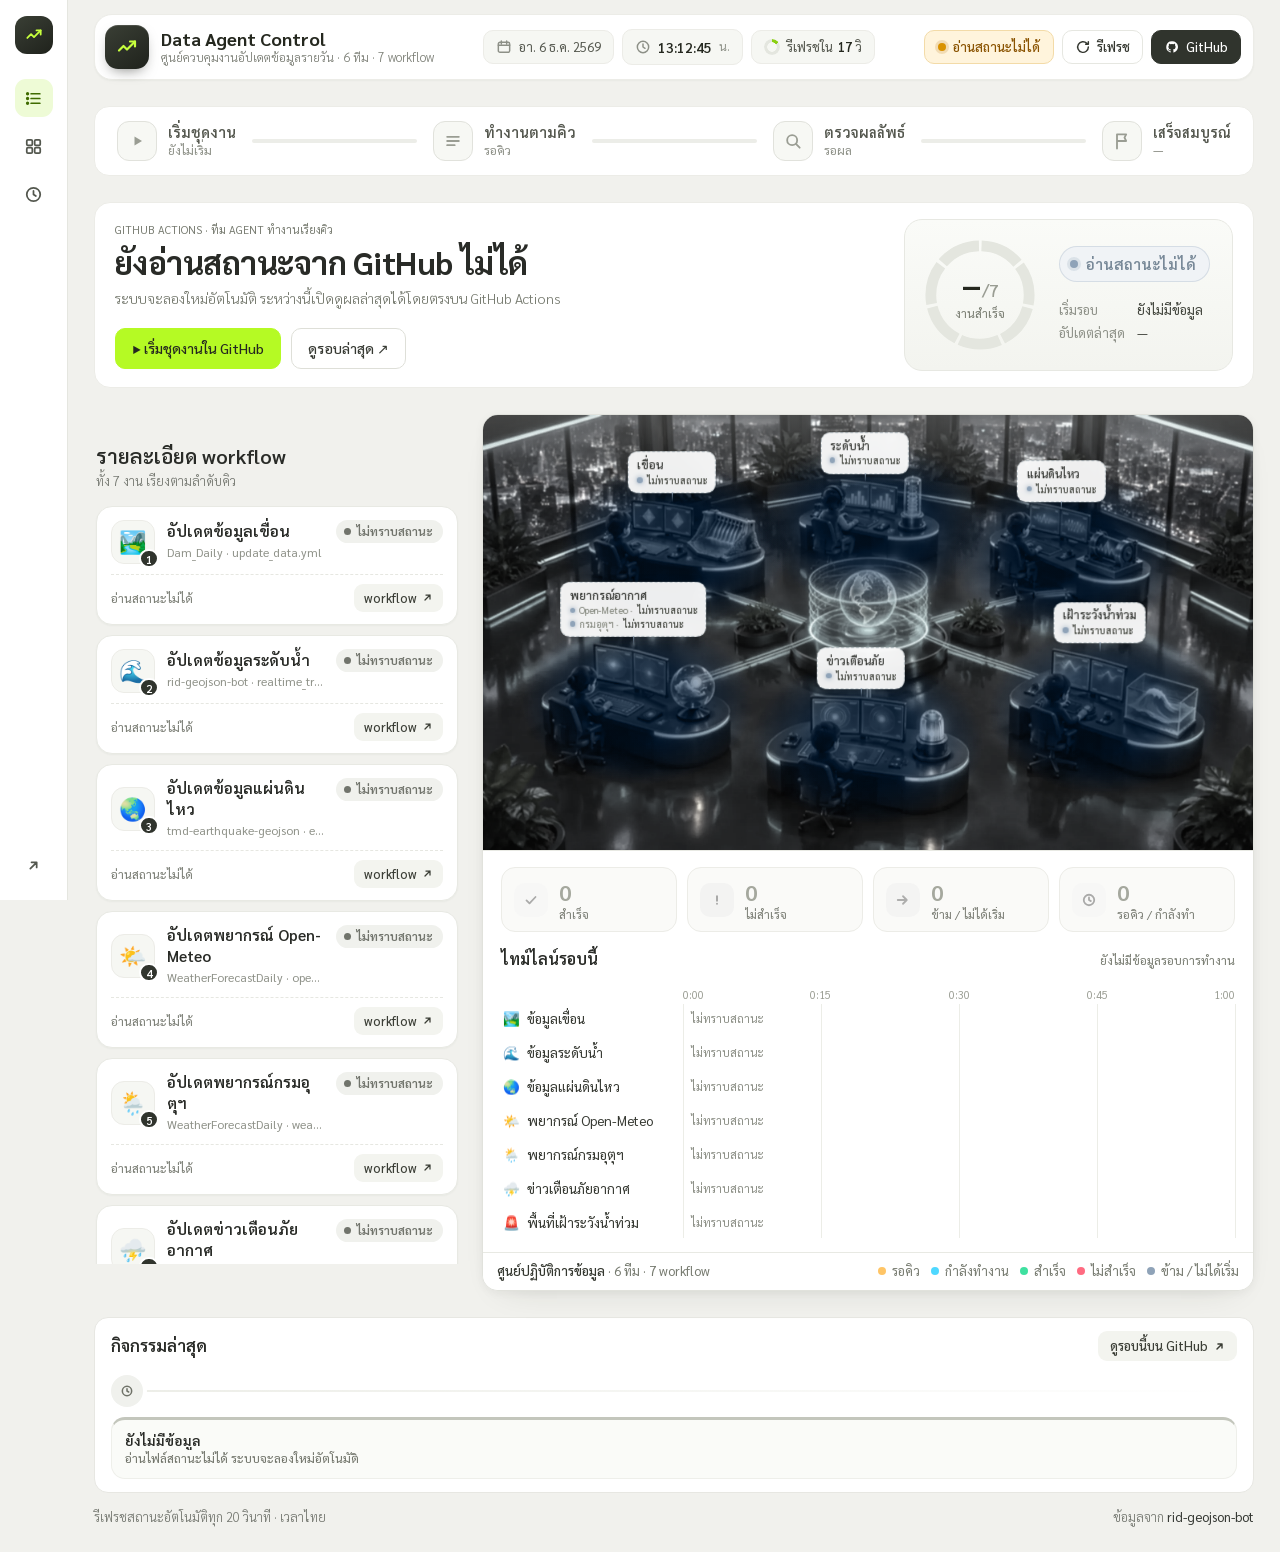
==== commit 40b60f41: "Redesign the dashboard header and rail icons Turn the bare top row into a white header card: a dark " ====
--- a/agent-dashboard/index.html
+++ b/agent-dashboard/index.html
@@ -633,6 +633,51 @@
   .fe:last-child:before{display:none}
   .fe-card{border-top:1px solid #eeefea;border-left:3px solid var(--fl)}
 }
+/* ---------- header ---------- */
+.top{display:grid;grid-template-columns:auto 1fr auto;align-items:center;gap:16px;margin-bottom:14px;padding:10px 12px 10px 10px;
+  background:#fff;border:1px solid #ecece7;border-radius:18px;box-shadow:0 1px 2px #2528200a}
+.brand{gap:12px;min-width:0}
+.top .mark{flex:none;width:44px;height:44px;border-radius:13px;background:linear-gradient(145deg,#3a3f35,#1f221c);color:#c6ff3d;display:grid;place-items:center;
+  box-shadow:inset 0 1px 0 #ffffff1f,0 6px 14px -6px #1f221c99}
+.mark svg,.rail-mark svg,.rail-link svg,.meta-chip svg,.icon-btn svg,.gh-btn svg{fill:none;stroke:currentColor;stroke-width:2.2;stroke-linecap:round;stroke-linejoin:round}
+.mark svg{width:24px;height:24px}
+.brand-text{display:flex;flex-direction:column;min-width:0;line-height:1.25}
+.top .brand strong{font-size:18px;font-weight:700;letter-spacing:0;color:#25281f;white-space:nowrap}
+.top .brand small{font-size:12.5px;color:#7a7d74;white-space:nowrap;overflow:hidden;text-overflow:ellipsis}
+.top-meta{display:flex;justify-content:center;align-items:center;gap:8px;min-width:0}
+.meta-chip{display:inline-flex;align-items:center;gap:7px;padding:6px 12px;border-radius:10px;background:#f6f7f3;border:1px solid #ecece7;font-size:13px;color:#55584f;white-space:nowrap}
+.meta-chip svg{width:16px;height:16px;color:#8d9087}
+.meta-chip.clock b{font-size:14px;font-weight:600;color:#25281f;font-variant-numeric:tabular-nums}
+.meta-chip.clock small{font-size:12px;color:#8d9087}
+.meta-chip.next b{font-weight:600;color:#25281f;font-variant-numeric:tabular-nums;display:inline-block;min-width:1.2em;text-align:right}
+.cd{width:16px;height:16px;border-radius:50%;flex:none;background:conic-gradient(#8bcf12 var(--p,0%),#e4e6df 0);
+  -webkit-mask:radial-gradient(farthest-side,transparent calc(100% - 3.5px),#000 calc(100% - 3px));mask:radial-gradient(farthest-side,transparent calc(100% - 3.5px),#000 calc(100% - 3px))}
+.top .actions{gap:8px}
+.top .pill{padding:7px 13px;border-radius:10px;font-size:13px;font-weight:500}
+.top .pill.ok{background:#eefbd6;border-color:#d8f0a8;color:#3f6b00}
+.top .pill.ok .conn-dot{background:#72c900;box-shadow:0 0 0 3px #72c90033;animation:blink 1.8s infinite}
+.top .pill.bad{background:#fff4dc;border-color:#f3dba8;color:#8a5300}
+.top .btn{display:inline-flex;align-items:center;gap:6px;padding:7px 12px;border-radius:10px;font-size:13px;font-weight:500}
+.icon-btn svg,.gh-btn svg{width:16px;height:16px}
+.icon-btn:active svg{transform:rotate(-90deg);transition:transform .2s}
+.top .gh-btn{background:#30342d;border-color:#30342d;color:#fff}
+.top .gh-btn:hover{background:#1f221c}
+.gh-btn svg{fill:currentColor;stroke:none}
+/* rail icons */
+.rail-mark{background:linear-gradient(145deg,#3a3f35,#1f221c);border:0;color:#c6ff3d;border-radius:12px}
+.rail-mark svg{width:20px;height:20px}
+.rail-link svg{width:19px;height:19px}
+.rail-link.active{background:#eefbd6;color:#3f6b00}
+@media(max-width:1180px){.top-meta .meta-chip:first-child{display:none}}
+@media(max-width:900px){.top{grid-template-columns:minmax(0,1fr) auto}.top-meta{display:none}.top .actions{justify-self:end}}
+@media(max-width:600px){
+  .top{padding:8px;gap:8px;border-radius:15px}
+  .top .mark{display:none}
+  .top .brand strong{font-size:14.5px;overflow:hidden;text-overflow:ellipsis}.top .brand small{display:none}
+  .top .pill{padding:6px 9px;font-size:12px}
+  .top .btn{padding:7px 9px}
+  .top .gh-btn{display:none}
+}
 @media(max-width:1000px){.timeline{flex:none}.summary{grid-template-columns:1fr}.meter{justify-self:start}}
 @media(max-width:600px){
   .tl-stats{grid-template-columns:repeat(2,minmax(0,1fr))}
@@ -642,16 +687,22 @@
 </head>
 <body>
 <aside class="app-rail" aria-label="เมนูหลัก">
-  <a class="rail-mark" href="./" aria-label="Data Agent Control">◉</a>
-  <nav><a class="rail-link active" href="#grid" aria-label="รายการงาน" title="รายการงาน">▤</a><a class="rail-link" href="#office" aria-label="ภาพรวมสถานะ" title="ภาพรวมสถานะ">⌖</a><a class="rail-link" href="#activity" aria-label="กิจกรรมล่าสุด" title="กิจกรรมล่าสุด">◷</a></nav>
-  <a class="rail-link rail-bottom" href="https://github.com/nawakonnakhonchai-wq/rid-geojson-bot" target="_blank" rel="noopener" aria-label="เปิด GitHub" title="เปิด GitHub">↗</a>
+  <a class="rail-mark" href="./" aria-label="Data Agent Control"><svg viewBox="0 0 24 24" aria-hidden="true"><path d="M4 15.5 8.5 11l3.5 3.5L20 6.5"/><path d="M15 6.5h5v5"/></svg></a>
+  <nav><a class="rail-link active" href="#grid" aria-label="รายการงาน" title="รายการงาน"><svg viewBox="0 0 24 24" aria-hidden="true"><path d="M9 6h11M9 12h11M9 18h11"/><circle cx="4.5" cy="6" r="1"/><circle cx="4.5" cy="12" r="1"/><circle cx="4.5" cy="18" r="1"/></svg></a><a class="rail-link" href="#office" aria-label="ภาพรวมสถานะ" title="ภาพรวมสถานะ"><svg viewBox="0 0 24 24" aria-hidden="true"><rect x="3.5" y="3.5" width="7" height="7" rx="1.5"/><rect x="13.5" y="3.5" width="7" height="7" rx="1.5"/><rect x="3.5" y="13.5" width="7" height="7" rx="1.5"/><rect x="13.5" y="13.5" width="7" height="7" rx="1.5"/></svg></a><a class="rail-link" href="#activity" aria-label="กิจกรรมล่าสุด" title="กิจกรรมล่าสุด"><svg viewBox="0 0 24 24" aria-hidden="true"><circle cx="12" cy="12" r="8.5"/><path d="M12 7.5V12l3 2"/></svg></a></nav>
+  <a class="rail-link rail-bottom" href="https://github.com/nawakonnakhonchai-wq/rid-geojson-bot" target="_blank" rel="noopener" aria-label="เปิด GitHub" title="เปิด GitHub"><svg viewBox="0 0 24 24" aria-hidden="true"><path d="M8 16 16 8M9.5 8H16v6.5"/></svg></a>
 </aside>
 <main class="shell">
 <header class="top">
-  <a class="brand" href="./"><span class="mark" aria-hidden="true">✦</span><span><strong>DATA AGENT CONTROL</strong><small>ศูนย์ควบคุมงานอัปเดตรายวัน</small></span></a>
+  <a class="brand" href="./"><span class="mark" aria-hidden="true"><svg viewBox="0 0 24 24" aria-hidden="true"><path d="M4 15.5 8.5 11l3.5 3.5L20 6.5"/><path d="M15 6.5h5v5"/></svg></span><span class="brand-text"><strong>Data Agent Control</strong><small>ศูนย์ควบคุมงานอัปเดตข้อมูลรายวัน · 6 ทีม · 7 workflow</small></span></a>
+  <div class="top-meta" aria-label="เวลาและการรีเฟรช">
+    <span class="meta-chip"><svg viewBox="0 0 24 24" aria-hidden="true"><rect x="3.5" y="5" width="17" height="15" rx="2.5"/><path d="M3.5 9.5h17M8 3v4M16 3v4"/></svg><span id="now-date">—</span></span>
+    <span class="meta-chip clock"><svg viewBox="0 0 24 24" aria-hidden="true"><circle cx="12" cy="12" r="8.5"/><path d="M12 7.5V12l3 2"/></svg><b id="now-time">--:--</b><small>น.</small></span>
+    <span class="meta-chip next" title="รีเฟรชสถานะอัตโนมัติ"><i class="cd" id="cd" aria-hidden="true"></i><span>รีเฟรชใน <b id="cd-s">20</b> วิ</span></span>
+  </div>
   <div class="actions">
     <span class="pill" id="conn"><i class="conn-dot"></i><span id="connection">กำลังเชื่อมต่อ</span></span>
-    <button class="btn" id="refresh" type="button" aria-label="รีเฟรชสถานะ">↻ <span class="desktop">รีเฟรช</span></button>
+    <button class="btn icon-btn" id="refresh" type="button" aria-label="รีเฟรชสถานะ"><svg viewBox="0 0 24 24" aria-hidden="true"><path d="M20 12a8 8 0 1 1-2.3-5.6M20 4v4h-4"/></svg><span class="desktop">รีเฟรช</span></button>
+    <a class="btn gh-btn" href="https://github.com/nawakonnakhonchai-wq/rid-geojson-bot/actions" target="_blank" rel="noopener" aria-label="เปิด GitHub Actions"><svg viewBox="0 0 24 24" aria-hidden="true"><path d="M12 3.5a8.5 8.5 0 0 0-2.7 16.6c.4.1.6-.2.6-.4v-1.6c-2.4.5-2.9-1-2.9-1-.4-1-1-1.3-1-1.3-.8-.5.1-.5.1-.5.9.1 1.3.9 1.3.9.8 1.3 2 .9 2.5.7.1-.6.3-.9.6-1.1-1.9-.2-3.9-1-3.9-4.2 0-.9.3-1.7.9-2.3-.1-.2-.4-1.1.1-2.3 0 0 .7-.2 2.3.9a8 8 0 0 1 4.2 0c1.6-1.1 2.3-.9 2.3-.9.5 1.2.2 2.1.1 2.3.5.6.9 1.4.9 2.3 0 3.3-2 4-3.9 4.2.3.3.6.8.6 1.6v2.4c0 .2.2.5.6.4A8.5 8.5 0 0 0 12 3.5z"/></svg><span class="desktop">GitHub</span></a>
   </div>
 </header>
 
@@ -979,7 +1030,9 @@
   if(!r.ok)throw new Error("HTTP "+r.status);
   return r.json();
 }
+let lastTick=Date.now();
 async function refresh(force){
+  lastTick=Date.now();
   const now=Date.now();
   const useApi=!sample&&now>=apiBlockedUntil&&(force===true||now-lastApi>=(live||now<watchUntil?TICK-1000:API_IDLE));
   try{
@@ -1006,6 +1059,16 @@
 $("start").addEventListener("click",function(){watchUntil=Date.now()+WATCH_MS});
 document.addEventListener("visibilitychange",function(){if(!document.hidden)refresh()});
 refresh(true);setInterval(function(){if(!document.hidden)refresh()},TICK);
+// header clock and countdown to the next automatic refresh
+(function tickHeader(){
+  const n=new Date();
+  $("now-date").textContent=new Intl.DateTimeFormat("th-TH",{weekday:"short",day:"numeric",month:"short",year:"numeric",timeZone:"Asia/Bangkok"}).format(n);
+  $("now-time").textContent=new Intl.DateTimeFormat("th-TH",{hour:"2-digit",minute:"2-digit",second:"2-digit",timeZone:"Asia/Bangkok"}).format(n);
+  const left=Math.max(0,TICK-(Date.now()-lastTick));
+  $("cd-s").textContent=Math.ceil(left/1000);
+  $("cd").style.setProperty("--p",(100-left/TICK*100).toFixed(1)+"%");
+  setTimeout(tickHeader,1000-(Date.now()%1000));
+})();
 })();
 </script>
 </body>
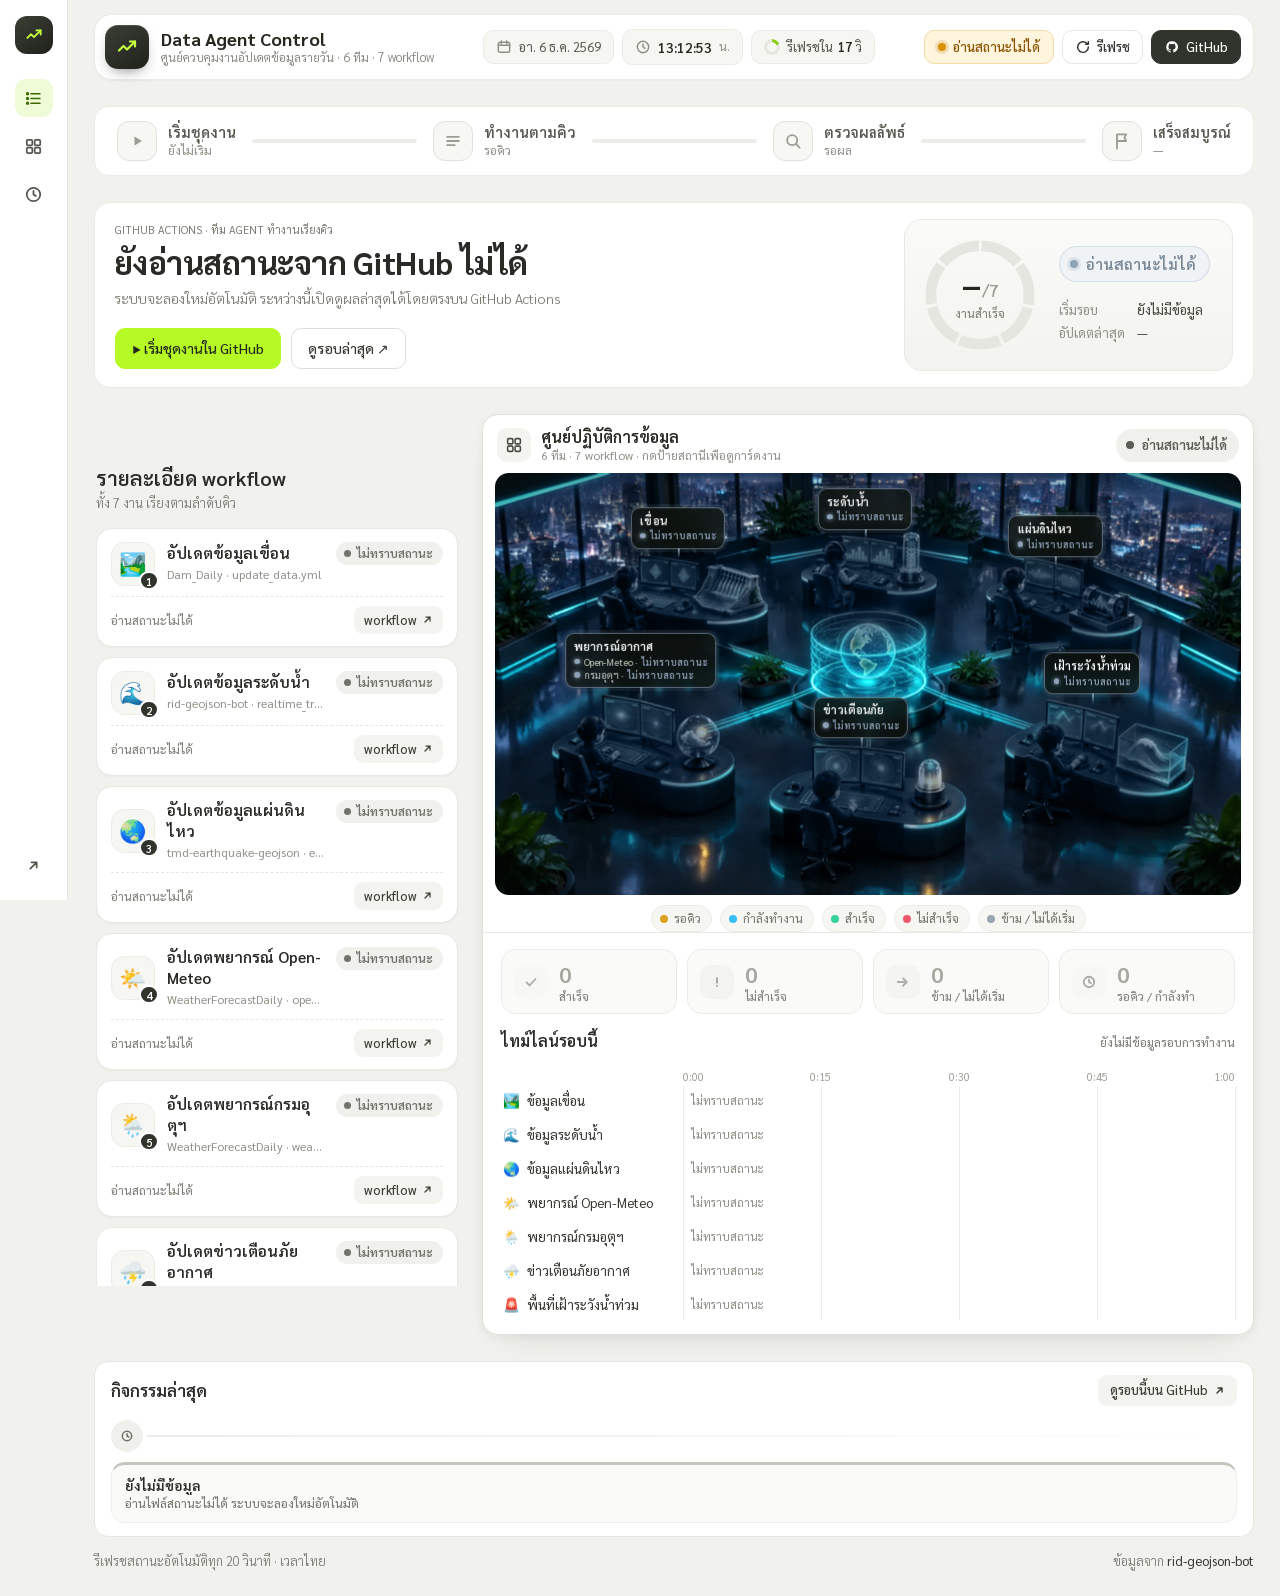
==== commit b4a45d2f: "Refine the office scene panel Add a panel header with the centre's name, a hint that station labels " ====
--- a/agent-dashboard/index.html
+++ b/agent-dashboard/index.html
@@ -678,6 +678,46 @@
   .top .btn{padding:7px 9px}
   .top .gh-btn{display:none}
 }
+/* ---------- office scene (refined) ---------- */
+.office{background:#fff}
+.scene-head{display:flex;justify-content:space-between;align-items:center;gap:12px;padding:12px 14px 10px}
+.sh-title{display:flex;align-items:center;gap:10px;min-width:0}
+.sh-title>span:last-child{display:flex;flex-direction:column;min-width:0;line-height:1.3}
+.sh-title b{font-size:16px;font-weight:600;color:#25281f}
+.sh-title small{font-size:12px;color:#8d9087;white-space:nowrap;overflow:hidden;text-overflow:ellipsis}
+.sh-icon{width:34px;height:34px;flex:none;border-radius:10px;display:grid;place-items:center;background:#f3f4ef;color:#4b4e45}
+.sh-icon svg{width:18px;height:18px;fill:none;stroke:currentColor;stroke-width:2.1;stroke-linejoin:round}
+.sh-live{display:inline-flex;align-items:center;gap:8px;max-width:50%;padding:6px 12px 6px 10px;border-radius:99px;font-size:13px;font-weight:600;white-space:nowrap;
+  background:#f0f1ed;color:#5b5e55}
+.sh-live span{overflow:hidden;text-overflow:ellipsis}
+.sh-live i{width:8px;height:8px;flex:none;border-radius:50%;background:currentColor}
+.sh-live[data-s=running]{background:#b5fa24;color:#2a3510}
+.sh-live[data-s=running] i{animation:blink 1.1s infinite}
+.sh-live[data-s=success]{background:#eefbd6;color:#3f6b00}
+.sh-live[data-s=failure]{background:#ffe9e9;color:#b83434}
+.office .scene-scroll{margin:0 12px;border-radius:14px;box-shadow:inset 0 0 0 1px #00000014}
+.office .stage img{filter:saturate(.9) contrast(1.04) brightness(1.04)}
+.office .vignette{background:radial-gradient(ellipse 85% 75% at 50% 45%,transparent 60%,rgba(8,12,10,.45) 100%),linear-gradient(180deg,rgba(8,12,10,.25) 0,transparent 16%)}
+.office .tag{background:rgba(16,20,15,.78);color:#fff;border:1px solid color-mix(in srgb,var(--c) 60%,transparent);border-radius:.85em;
+  box-shadow:0 8px 20px rgba(0,0,0,.35),0 0 0 3px color-mix(in srgb,var(--c) 14%,transparent);backdrop-filter:blur(8px);-webkit-backdrop-filter:blur(8px)}
+.office .tag:hover{background:rgba(16,20,15,.92);transform:translate(-50%,-100%) scale(1.04)}
+.office .tag{transition:transform .2s,background .2s,box-shadow .3s}
+.office .tag b{font-weight:600;letter-spacing:.01em}
+.office .tag .row{color:#cfd5c8}
+.office .tag .row em{color:var(--rc);font-weight:600}
+.office .tag:after{width:2px;height:1em;background:linear-gradient(var(--c),transparent)}
+.office .tag[data-state=running]{box-shadow:0 8px 20px rgba(0,0,0,.35),0 0 0 3px color-mix(in srgb,var(--c) 30%,transparent),0 0 24px color-mix(in srgb,var(--c) 45%,transparent)}
+.office .h-tint[data-state=success]{opacity:.7}.office .h-glow[data-state=success]{opacity:.18}
+.office .h-tint[data-state=failure]{opacity:.8}.office .h-glow[data-state=failure]{opacity:.24}
+.office .h-glow[data-state=running]{opacity:.55}
+.office .links{mix-blend-mode:screen;opacity:1}.office .links line{stroke:var(--cyan);filter:drop-shadow(0 0 .6px var(--cyan))}
+.scene-legend{display:flex;flex-wrap:wrap;justify-content:center;gap:6px 8px;padding:10px 14px 0;font-size:12px;color:#6f7268}
+.scene-legend span{display:inline-flex;align-items:center;gap:6px;padding:3px 10px 3px 8px;border-radius:99px;background:#f6f7f3;border:1px solid #ecece7}
+.scene-legend i{width:8px;height:8px;border-radius:50%;box-shadow:none}
+.scene-legend [data-s=queued] i{background:#e0a020}.scene-legend [data-s=running] i{background:#38bdf8}
+.scene-legend [data-s=success] i{background:#34d399}.scene-legend [data-s=failure] i{background:#f05a6e}
+.scene-legend [data-s=skipped] i{background:#9aa5b1}
+@media(max-width:600px){.scene-head{padding:10px 10px 8px}.sh-title small,.sh-icon{display:none}.sh-title b{white-space:nowrap;font-size:15px}.sh-live{font-size:12px;max-width:55%}.office .scene-scroll{margin:0 8px}}
 @media(max-width:1000px){.timeline{flex:none}.summary{grid-template-columns:1fr}.meter{justify-self:start}}
 @media(max-width:600px){
   .tl-stats{grid-template-columns:repeat(2,minmax(0,1fr))}
@@ -743,6 +783,11 @@
 <div class="notice" id="notice" role="status"></div>
 
 <section class="office" id="office" aria-label="ภาพออฟฟิศศูนย์ปฏิบัติการข้อมูล แสดงสถานะของทีมทั้งหกตาม GitHub Actions">
+  <div class="scene-head">
+    <div class="sh-title"><span class="sh-icon" aria-hidden="true"><svg viewBox="0 0 24 24"><rect x="3.5" y="3.5" width="7" height="7" rx="1.5"/><rect x="13.5" y="3.5" width="7" height="7" rx="1.5"/><rect x="3.5" y="13.5" width="7" height="7" rx="1.5"/><rect x="13.5" y="13.5" width="7" height="7" rx="1.5"/></svg></span>
+      <span><b>ศูนย์ปฏิบัติการข้อมูล</b><small>6 ทีม · 7 workflow · กดป้ายสถานีเพื่อดูการ์ดงาน<span class="pan-hint"> · เลื่อนภาพซ้าย–ขวาได้</span></small></span></div>
+    <span class="sh-live" id="scene-live" data-s="unknown"><i></i><span id="scene-live-t">กำลังโหลด</span></span>
+  </div>
   <div class="scene-scroll" id="scroll">
     <div class="stage" id="stage">
       <picture>
@@ -757,16 +802,13 @@
       <nav id="tags" aria-label="สถานะรายสถานี"></nav>
     </div>
   </div>
+  <div class="legend scene-legend" aria-label="คำอธิบายสี">
+    <span data-s="queued"><i></i>รอคิว</span><span data-s="running"><i></i>กำลังทำงาน</span><span data-s="success"><i></i>สำเร็จ</span><span data-s="failure"><i></i>ไม่สำเร็จ</span><span data-s="skipped"><i></i>ข้าม / ไม่ได้เริ่ม</span>
+  </div>
   <div class="timeline" aria-label="ไทม์ไลน์รอบนี้">
     <div class="tl-stats" id="tl-stats"></div>
     <div class="tl-head"><h3>ไทม์ไลน์รอบนี้</h3><span id="tl-span">—</span></div>
     <div class="tl-body"><div class="tl-grid" id="tl-grid" aria-hidden="true"></div><div class="tl-axis" id="tl-axis" aria-hidden="true"></div><div class="tl-rows" id="tl-rows"></div></div>
-  </div>
-  <div class="scene-foot">
-    <span><strong>ศูนย์ปฏิบัติการข้อมูล</strong> · 6 ทีม · 7 workflow<span class="pan-hint"> · เลื่อนซ้าย–ขวาเพื่อดูทั้งห้อง</span></span>
-    <span class="legend" aria-label="คำอธิบายสี">
-      <span data-s="queued"><i></i>รอคิว</span><span data-s="running"><i></i>กำลังทำงาน</span><span data-s="success"><i></i>สำเร็จ</span><span data-s="failure"><i></i>ไม่สำเร็จ</span><span data-s="skipped"><i></i>ข้าม / ไม่ได้เริ่ม</span>
-    </span>
   </div>
 </section>
 
@@ -956,6 +998,9 @@
   }).join("");
   $("ring").setAttribute("aria-label","สำเร็จ "+passed+" จาก 7 งาน");
   $("overall").textContent=headline;
+  const liveS=unknown||stale?"unknown":running||between?"running":failedN||missedN?"failure":d.status==="success"?"success":"queued";
+  $("scene-live").dataset.s=liveS;
+  $("scene-live-t").textContent=running?"กำลังทำ: "+(running.label||running.repo).replace(/^อัปเดต/,""):headline;
   $("overall-pill").dataset.s=unknown||stale?"unknown":running||between?"running":failedN||missedN?"failure":d.status==="success"?"success":"queued";
   $("chips").innerHTML=[["#72c900","สำเร็จ",passed],["#e0585b","ไม่สำเร็จ",failedN],["#c3c6bc","ข้าม",skipped],["#c3c6bc","ไม่ได้เริ่ม",missedN],["#b5fa24","กำลังทำ",running?1:0]]
     .filter(function(c){return c[2]>0}).map(function(c){return '<span class="chip" style="--cc:'+c[0]+'"><i></i>'+c[1]+' <b>'+c[2]+'</b></span>'}).join("");
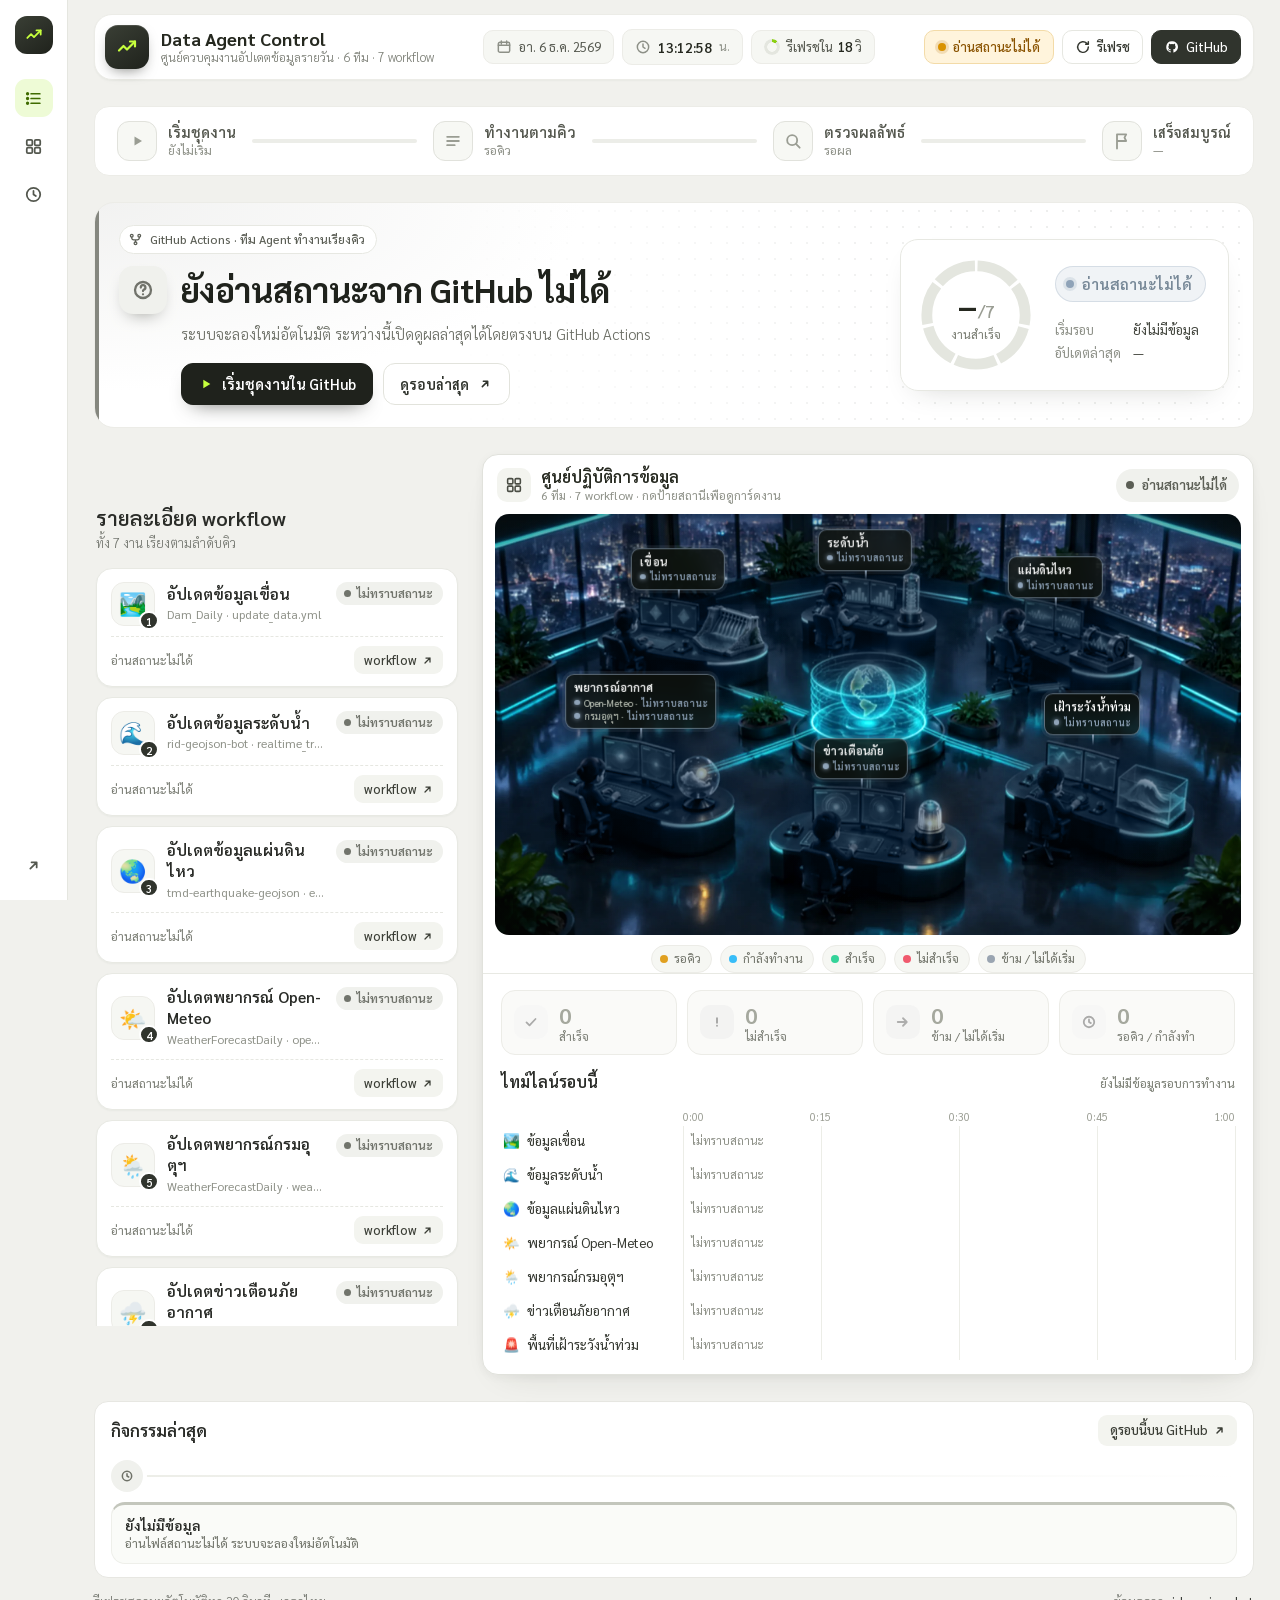
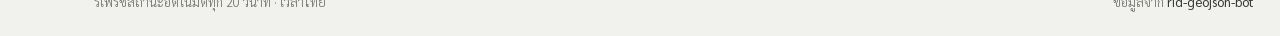
==== commit 4b47ac6e: "Restyle the hero summary card Give the summary card a state colour (running, needs review, done, que" ====
--- a/agent-dashboard/index.html
+++ b/agent-dashboard/index.html
@@ -718,6 +718,44 @@
 .scene-legend [data-s=success] i{background:#34d399}.scene-legend [data-s=failure] i{background:#f05a6e}
 .scene-legend [data-s=skipped] i{background:#9aa5b1}
 @media(max-width:600px){.scene-head{padding:10px 10px 8px}.sh-title small,.sh-icon{display:none}.sh-title b{white-space:nowrap;font-size:15px}.sh-live{font-size:12px;max-width:55%}.office .scene-scroll{margin:0 8px}}
+/* ---------- hero summary card ---------- */
+.summary#hero{--hs:#85877f;--hb:#f0f1ed;position:relative;overflow:hidden;isolation:isolate;padding:22px 24px;gap:20px 32px;border-radius:20px;
+  background:radial-gradient(ellipse 60% 120% at 0% 0%,color-mix(in srgb,var(--hs) 11%,#fff) 0,#fff 70%);border:1px solid #ecece7}
+.summary#hero:before{content:"";position:absolute;z-index:-1;left:0;top:0;bottom:0;width:4px;background:var(--hs)}
+.summary#hero:after{content:"";position:absolute;z-index:-1;inset:0;
+  background-image:radial-gradient(circle,#25282014 1px,transparent 1.4px);background-size:16px 16px;
+  -webkit-mask:linear-gradient(90deg,transparent 30%,#000 75%);mask:linear-gradient(90deg,transparent 30%,#000 75%)}
+.summary#hero[data-s=running]{--hs:#8bcf12;--hb:#b5fa24}
+.summary#hero[data-s=success]{--hs:#72c900;--hb:#eefbd6}
+.summary#hero[data-s=failure]{--hs:#e0585b;--hb:#ffe9e9}
+.summary#hero[data-s=queued]{--hs:#e0a020;--hb:#fff4dc}
+#hero .eyebrow{display:inline-flex;align-items:center;gap:7px;padding:4px 11px 4px 8px;border-radius:99px;background:#fff;border:1px solid #e7e8e2;
+  font-size:12px;font-weight:500;letter-spacing:0;color:#5b5e55}
+#hero .eyebrow svg{width:15px;height:15px;fill:none;stroke:currentColor;stroke-width:2;stroke-linecap:round}
+.hero-title{display:flex;align-items:center;gap:14px;margin:12px 0 8px}
+#hero h1{margin:0;font-size:clamp(24px,2.6vw,34px);font-weight:700;line-height:1.25;color:#1f221c}
+.hero-ic{width:48px;height:48px;flex:none;border-radius:14px;display:grid;place-items:center;background:var(--hb);color:color-mix(in srgb,var(--hs) 80%,#1f221c);
+  box-shadow:0 8px 18px -10px var(--hs)}
+#hero[data-s=running] .hero-ic{color:#2a3510}
+#hero[data-s=running] .hero-ic svg{animation:spin 1.8s linear infinite}
+.hero-ic svg{width:24px;height:24px;fill:none;stroke:currentColor;stroke-width:2.3;stroke-linecap:round;stroke-linejoin:round}
+#hero #message{font-size:15px;color:#6a6d64;max-width:640px;padding-left:62px}
+#hero .hero-buttons{margin-top:16px;padding-left:62px;gap:10px}
+#hero .btn{display:inline-flex;align-items:center;gap:8px;padding:10px 16px;border-radius:12px;font-size:14.5px;font-weight:600}
+#hero .btn svg{width:16px;height:16px;fill:none;stroke:currentColor;stroke-width:2.3;stroke-linecap:round;stroke-linejoin:round}
+#hero .btn.primary{background:#1f221c;border-color:#1f221c;color:#fff;box-shadow:0 10px 20px -12px #1f221cb3}
+#hero .btn.primary svg{color:#c6ff3d}
+#hero .btn.primary:hover{background:#30342d;transform:translateY(-1px)}
+#hero .btn:not(.primary){background:#fff;border-color:#e2e3dc;color:#30342d}
+#hero .btn:not(.primary):hover{border-color:#c9cbc2;background:#fafaf7}
+#hero .meter{background:#ffffffd9;backdrop-filter:blur(6px);-webkit-backdrop-filter:blur(6px);box-shadow:0 12px 28px -18px #25282040}
+@media(max-width:600px){
+  .summary#hero{padding:16px 14px 16px 18px}
+  .hero-ic{width:40px;height:40px;border-radius:12px}.hero-ic svg{width:20px;height:20px}
+  #hero #message,#hero .hero-buttons{padding-left:0}
+  #hero h1{font-size:21px}
+  #hero .btn{padding:9px 13px;font-size:13.5px}
+}
 @media(max-width:1000px){.timeline{flex:none}.summary{grid-template-columns:1fr}.meter{justify-self:start}}
 @media(max-width:600px){
   .tl-stats{grid-template-columns:repeat(2,minmax(0,1fr))}
@@ -748,7 +786,7 @@
 
 <section class="process" aria-label="ลำดับการทำงาน"><div class="steps" id="steps"></div></section>
 
-<section class="summary">
+<section class="summary" id="hero" data-s="unknown">
   <svg class="wave" viewBox="0 0 900 400" preserveAspectRatio="xMaxYMax slice" aria-hidden="true">
     <defs>
       <linearGradient id="w1" x1="0" y1="0" x2="1" y2="1"><stop offset="0" stop-color="#3fd0ff" stop-opacity="0"/><stop offset="1" stop-color="#3fd0ff" stop-opacity=".55"/></linearGradient>
@@ -759,12 +797,12 @@
     <path fill="none" stroke="#9fefff" stroke-opacity=".5" stroke-width="1.5" d="M60 400C220 370 280 230 430 228S650 300 770 185 870 50 900 40"/>
   </svg>
   <div>
-    <div class="eyebrow">GITHUB ACTIONS · ทีม AGENT ทำงานเรียงคิว</div>
-    <h1 id="title">กำลังโหลดสถานะ…</h1>
+    <div class="eyebrow"><svg viewBox="0 0 24 24" aria-hidden="true"><circle cx="6" cy="6" r="2.2"/><circle cx="18" cy="6" r="2.2"/><circle cx="12" cy="18" r="2.2"/><path d="M6 8.2v1.3a3 3 0 0 0 3 3h6a3 3 0 0 0 3-3V8.2M12 12.5v3.3"/></svg>GitHub Actions · ทีม Agent ทำงานเรียงคิว</div>
+    <div class="hero-title"><span class="hero-ic" id="hero-ic" aria-hidden="true"></span><h1 id="title">กำลังโหลดสถานะ…</h1></div>
     <p id="message">ติดตามตัวแทนทั้ง 6 repo จากหน้าจอเดียว ระบบจะทำงานตามคิวและรอให้งานปัจจุบันเสร็จก่อนเริ่มงานถัดไป</p>
     <div class="hero-buttons">
-      <a class="btn primary" id="start" href="https://github.com/nawakonnakhonchai-wq/rid-geojson-bot/actions/workflows/run_all_repos.yml" target="_blank" rel="noopener">▶ เริ่มชุดงานใน GitHub</a>
-      <a class="btn" id="latest" href="https://github.com/nawakonnakhonchai-wq/rid-geojson-bot/actions/workflows/run_all_repos.yml" target="_blank" rel="noopener">ดูรอบล่าสุด ↗</a>
+      <a class="btn primary" id="start" href="https://github.com/nawakonnakhonchai-wq/rid-geojson-bot/actions/workflows/run_all_repos.yml" target="_blank" rel="noopener"><svg viewBox="0 0 24 24" aria-hidden="true"><path d="M8 5.5v13l10.5-6.5z" fill="currentColor" stroke="none"/></svg>เริ่มชุดงานใน GitHub</a>
+      <a class="btn" id="latest" href="https://github.com/nawakonnakhonchai-wq/rid-geojson-bot/actions/workflows/run_all_repos.yml" target="_blank" rel="noopener">ดูรอบล่าสุด<svg viewBox="0 0 24 24" aria-hidden="true"><path d="M8 16 16 8M9.5 8H16v6.5"/></svg></a>
     </div>
   </div>
   <div class="meter">
@@ -1000,6 +1038,8 @@
   $("overall").textContent=headline;
   const liveS=unknown||stale?"unknown":running||between?"running":failedN||missedN?"failure":d.status==="success"?"success":"queued";
   $("scene-live").dataset.s=liveS;
+  $("hero").dataset.s=liveS;
+  $("hero-ic").innerHTML='<svg viewBox="0 0 24 24">'+({running:'<path d="M20 12a8 8 0 1 1-2.3-5.6M20 4v4h-4"/>',failure:'<path d="M12 4 2.8 19.5h18.4z"/><path d="M12 10v4.5M12 17.3h.01"/>',success:'<path d="m5.5 12.5 4 4 9-9"/>',queued:'<circle cx="12" cy="12" r="8"/><path d="M12 8v4l2.8 1.7"/>',unknown:'<circle cx="12" cy="12" r="8"/><path d="M9.8 9.5a2.3 2.3 0 1 1 3 2.2c-.6.3-.8.7-.8 1.3M12 16.3h.01"/>'})[liveS]+'</svg>';
   $("scene-live-t").textContent=running?"กำลังทำ: "+(running.label||running.repo).replace(/^อัปเดต/,""):headline;
   $("overall-pill").dataset.s=unknown||stale?"unknown":running||between?"running":failedN||missedN?"failure":d.status==="success"?"success":"queued";
   $("chips").innerHTML=[["#72c900","สำเร็จ",passed],["#e0585b","ไม่สำเร็จ",failedN],["#c3c6bc","ข้าม",skipped],["#c3c6bc","ไม่ได้เริ่ม",missedN],["#b5fa24","กำลังทำ",running?1:0]]
